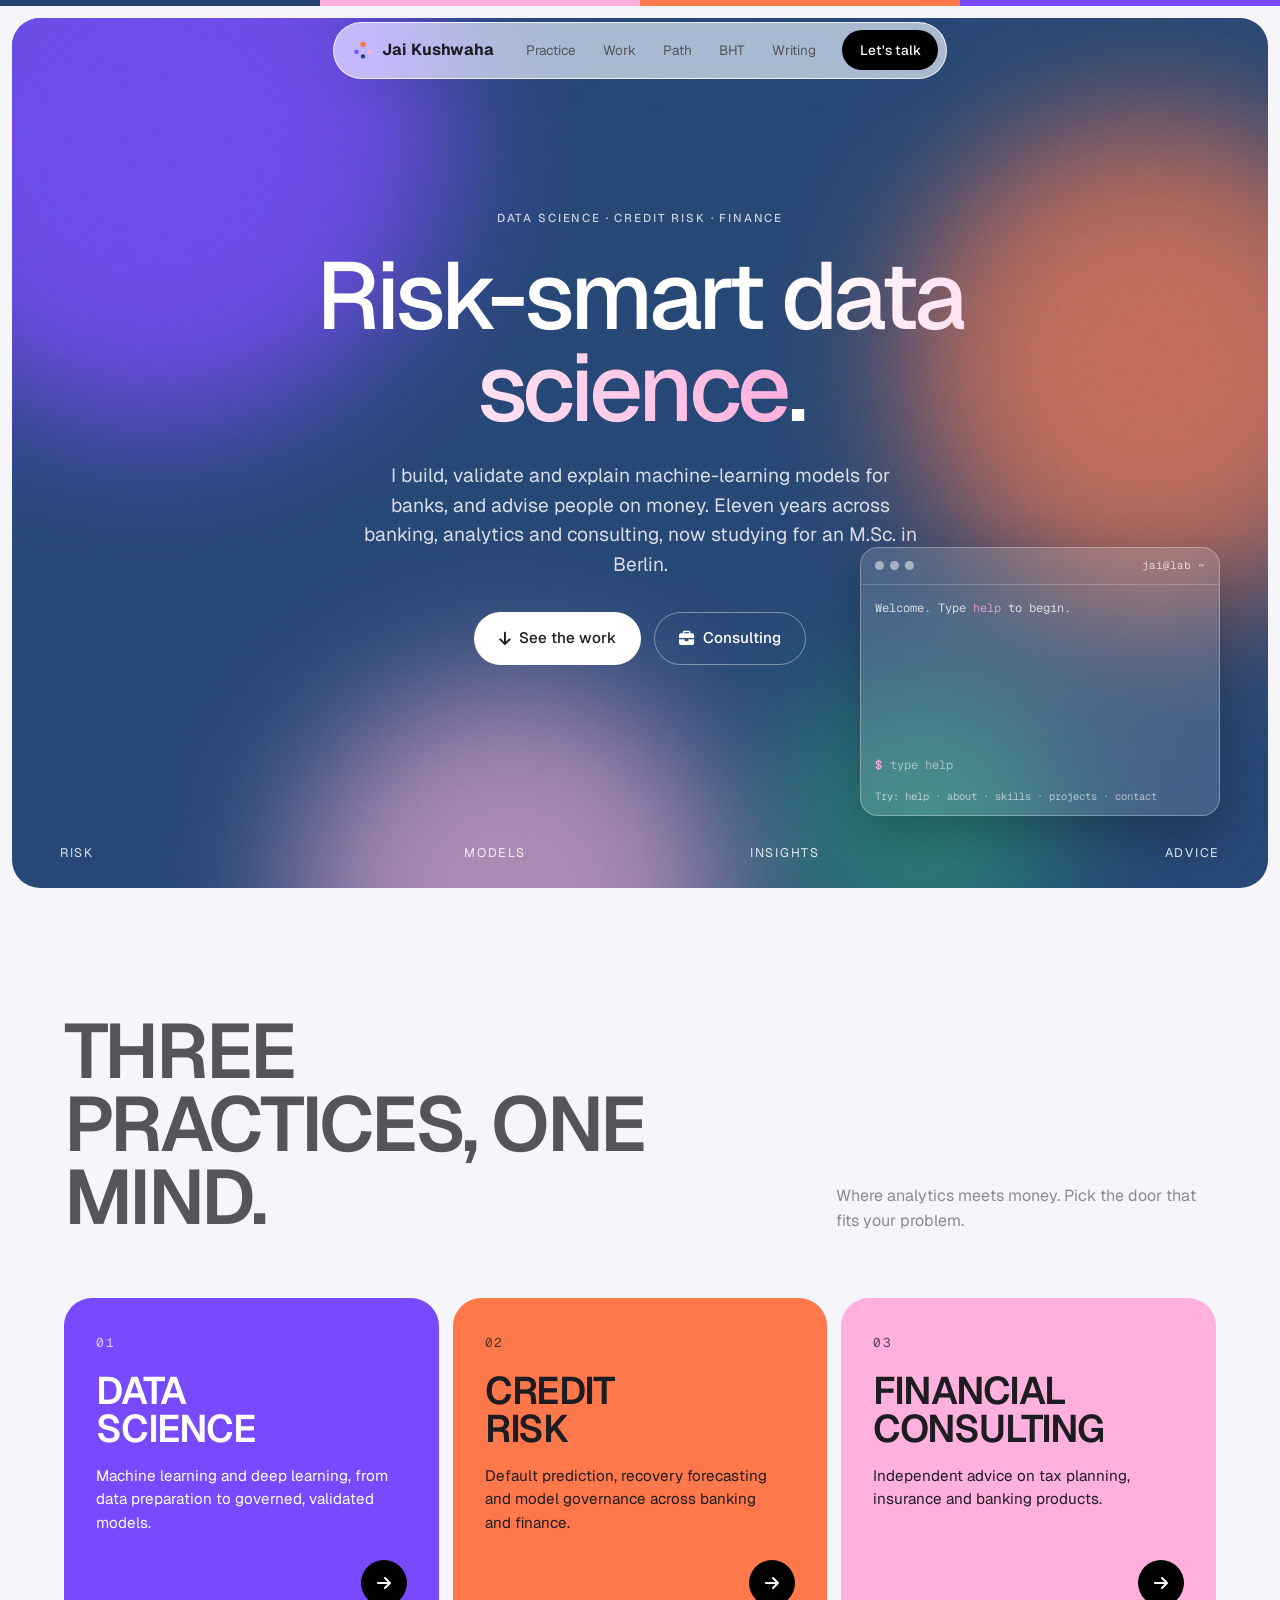
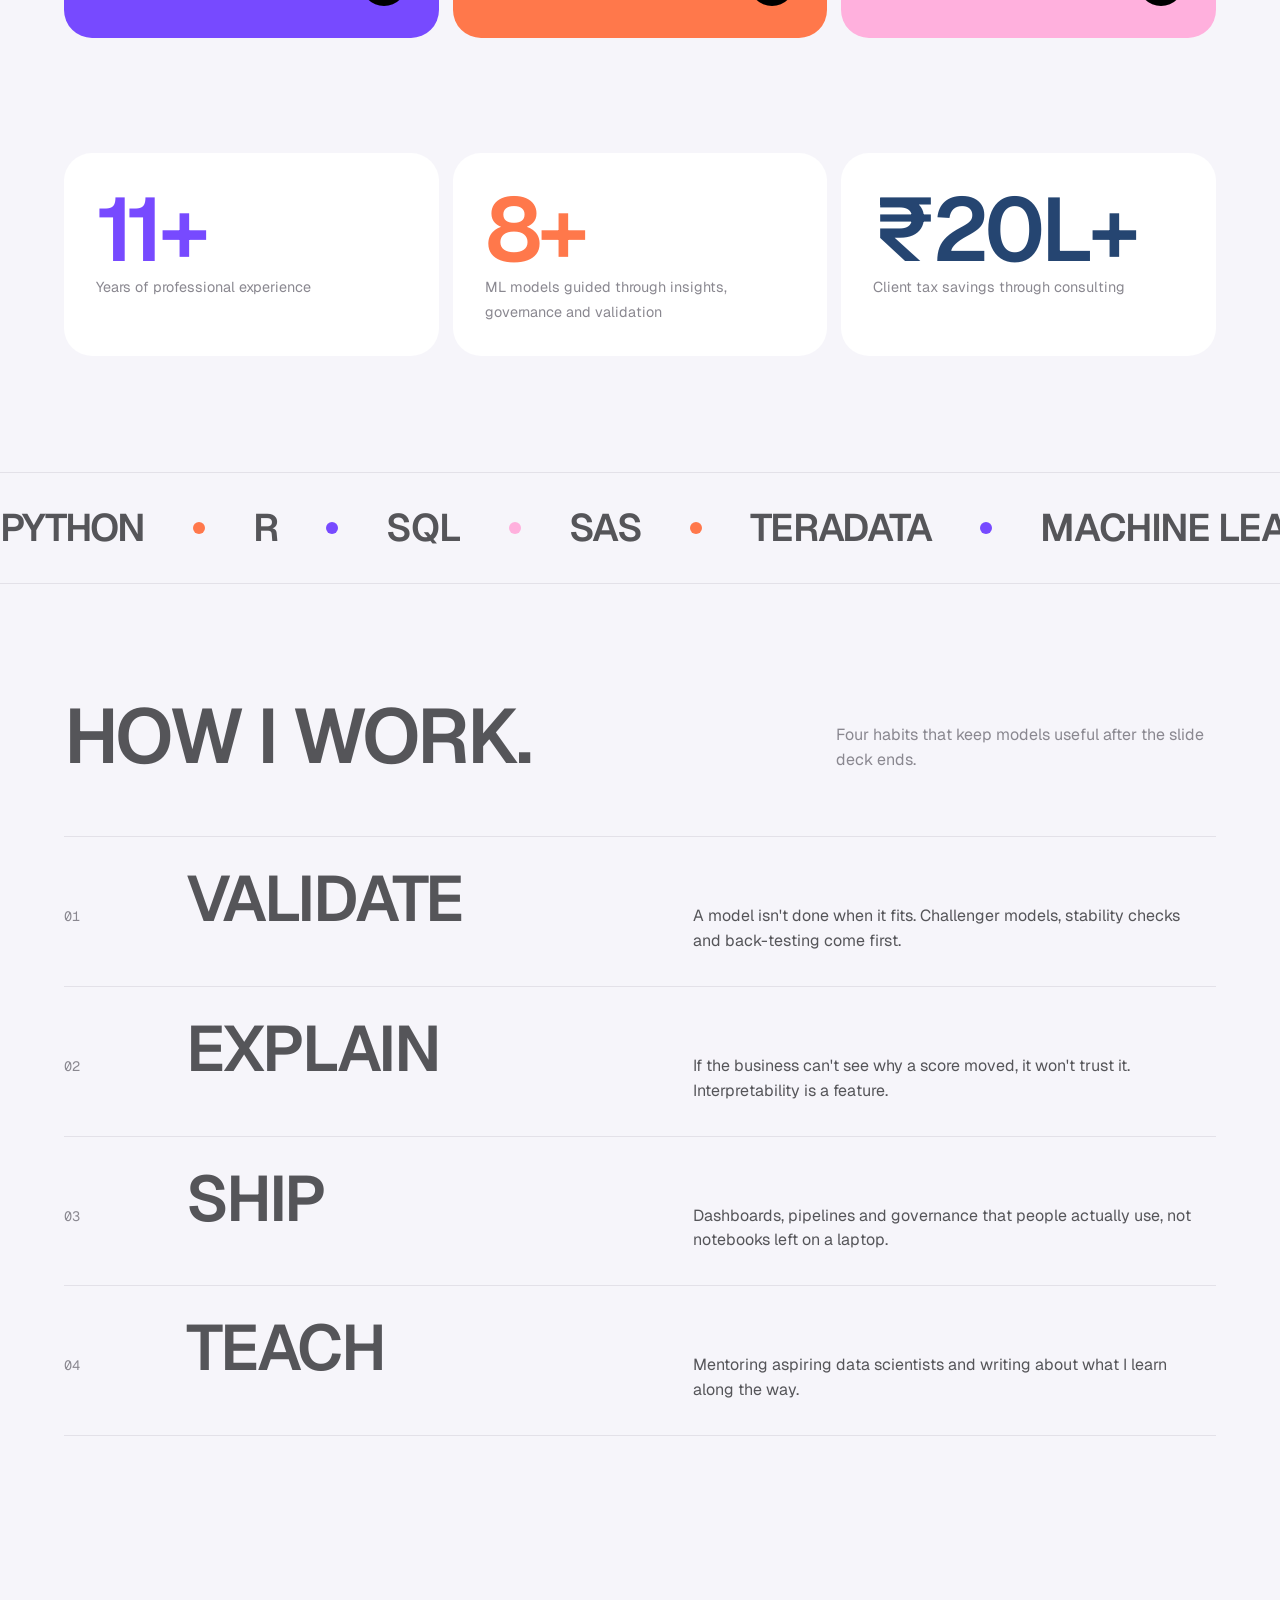
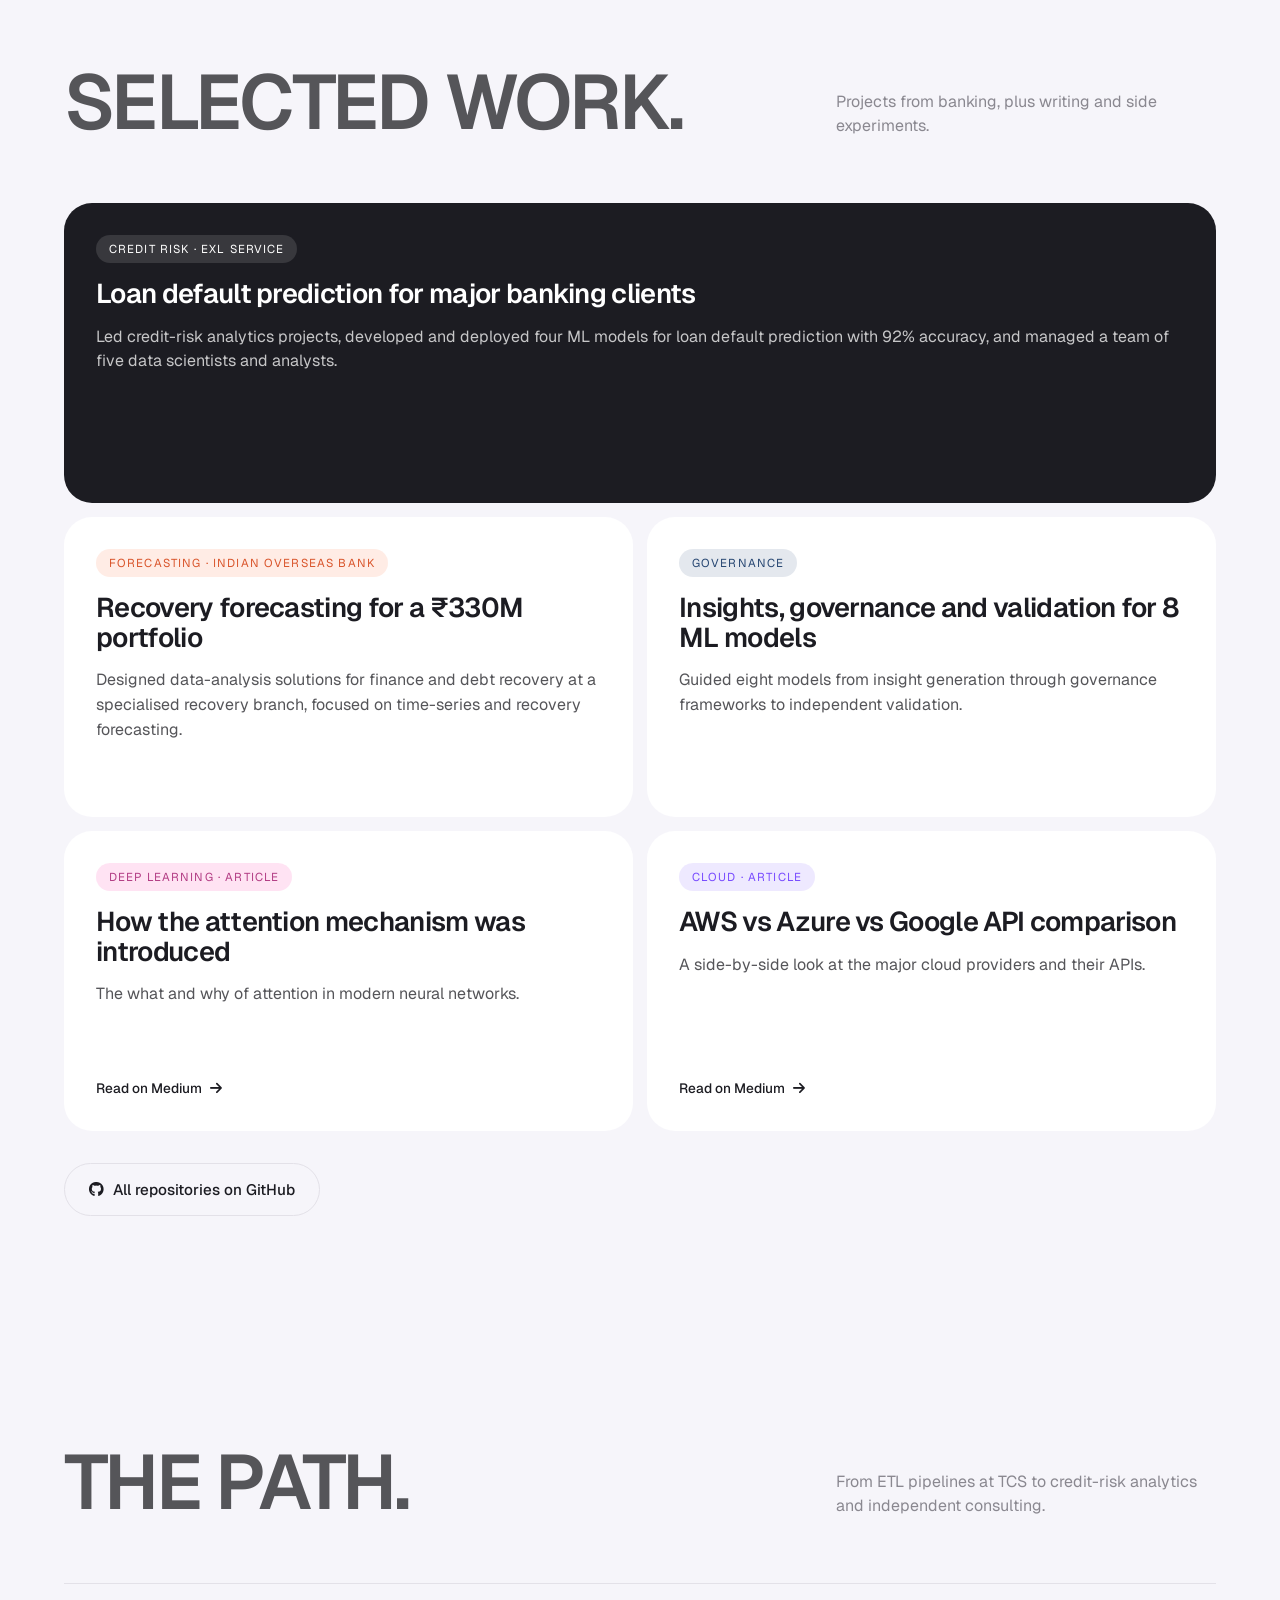
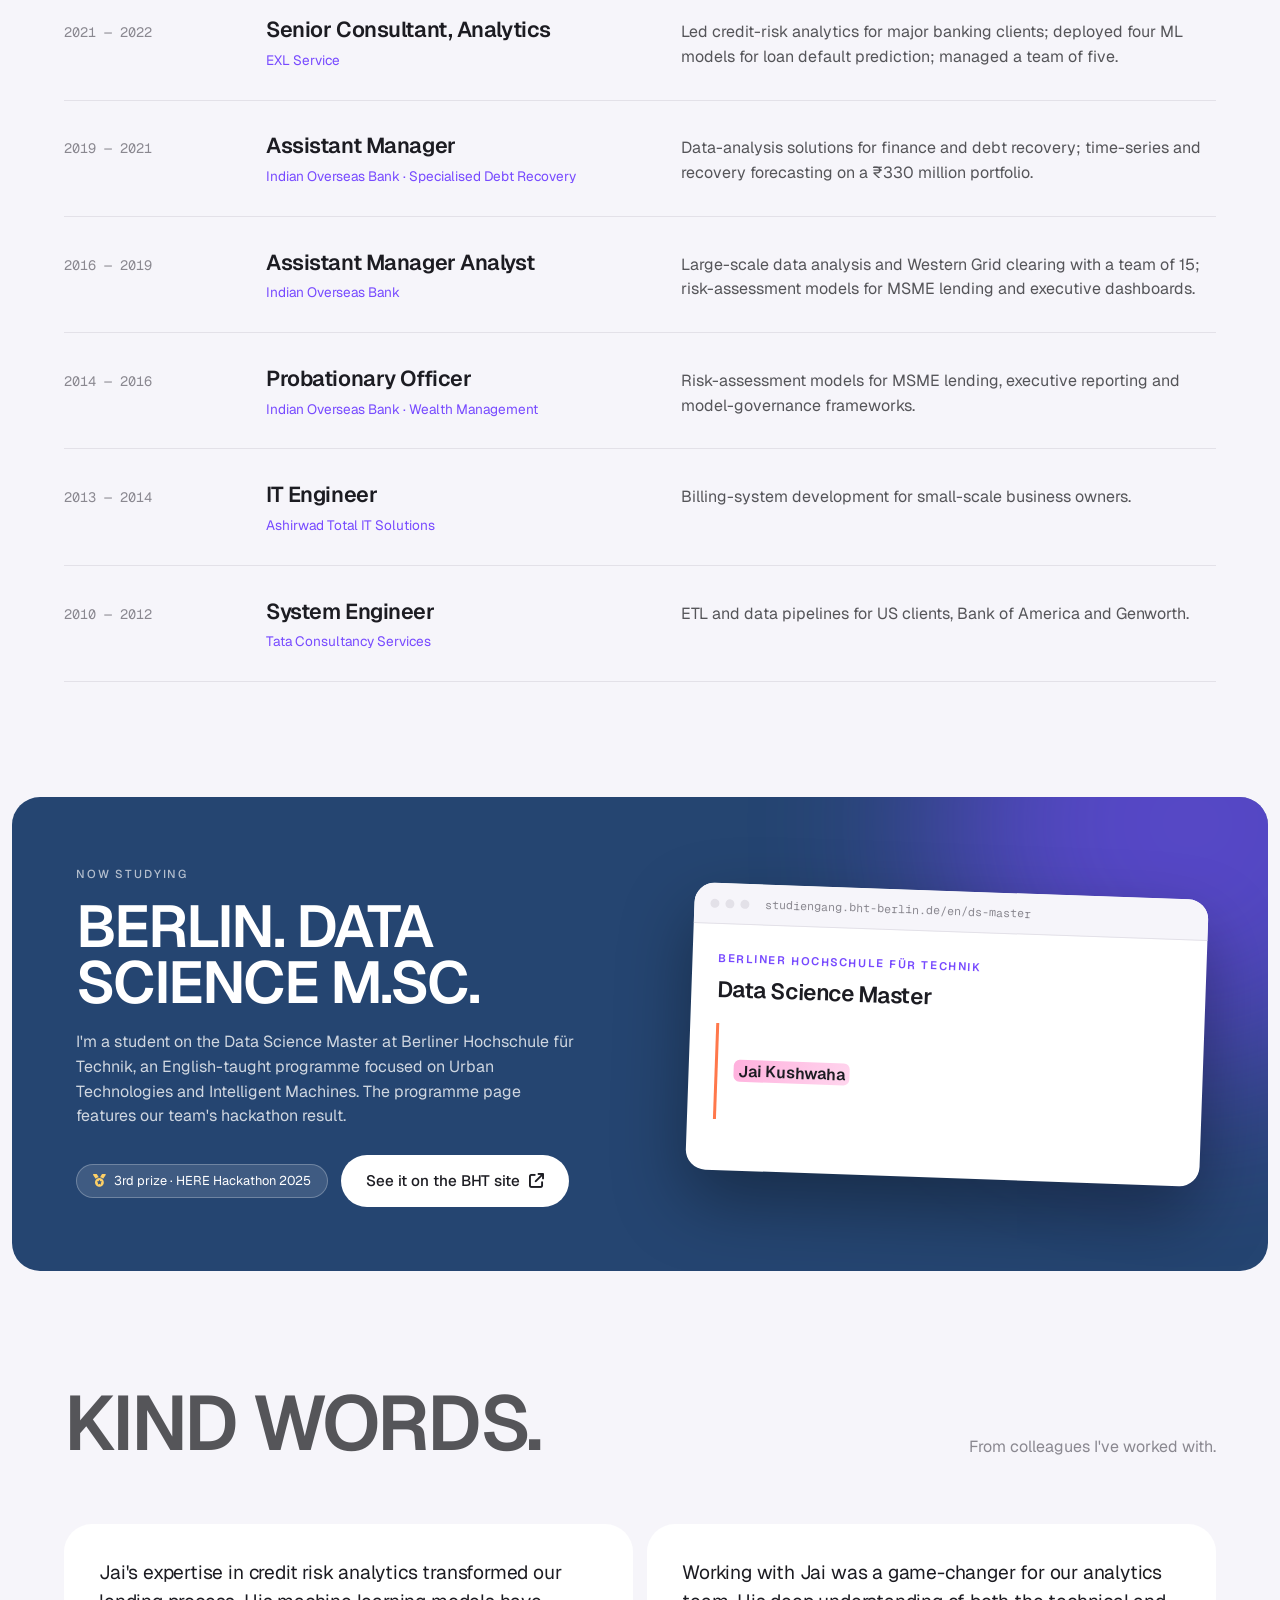
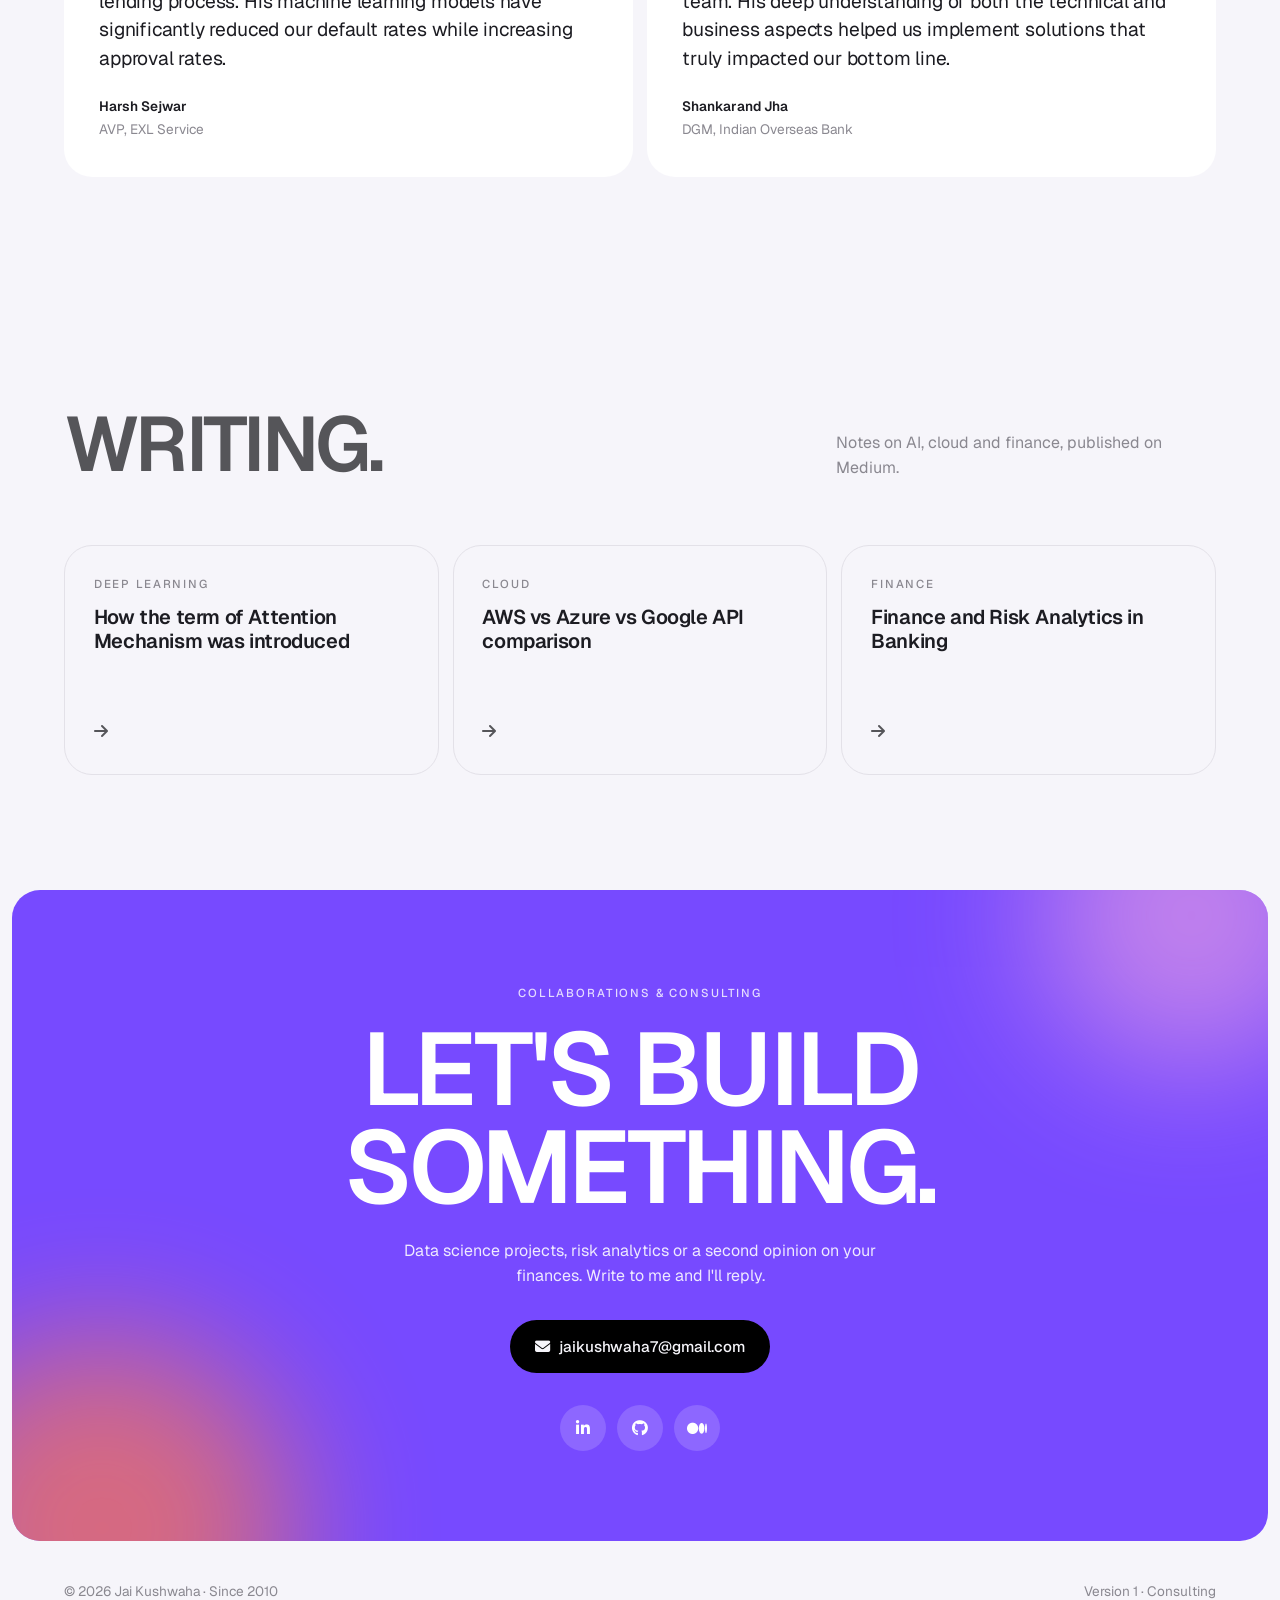
==== v2/index.html @ 56166da2 "Add Version 2 portfolio (v2/) inspired by viko.net design language Light lavender canvas, four-colou" ====
<!DOCTYPE html>
<html lang="en">
<head>
<meta charset="UTF-8">
<meta name="viewport" content="width=device-width, initial-scale=1.0">
<title>Jai Kushwaha — Data Science, Credit Risk & Finance</title>
<meta name="description" content="Jai Kushwaha: data scientist, credit-risk analyst and independent financial consultant. Version 2 of the portfolio.">
<link rel="icon" type="image/png" href="../images/avatar.png">
<link rel="preconnect" href="https://fonts.googleapis.com">
<link rel="preconnect" href="https://fonts.gstatic.com" crossorigin>
<link href="https://fonts.googleapis.com/css2?family=Geist:wght@300;400;500;600;700&family=Geist+Mono:wght@400;500&display=swap" rel="stylesheet">
<link rel="stylesheet" href="https://cdnjs.cloudflare.com/ajax/libs/font-awesome/6.5.1/css/all.min.css">
<style>
:root {
  --bg: #f6f5fa;
  --line: #e3e1e8;
  --ink: #555559;
  --ink-strong: #1c1c22;
  --muted: #8a8890;
  --card: #ffffff;
  --violet: #774aff;
  --orange: #ff784b;
  --pink: #ffb0dd;
  --navy: #254571;
  --green: #33e37a;
  --radius: 28px;
}
* { margin: 0; padding: 0; box-sizing: border-box; }
html { scroll-behavior: smooth; }
body {
  font-family: 'Geist', 'Helvetica Neue', system-ui, sans-serif;
  background: var(--bg);
  color: var(--ink);
  line-height: 1.55;
  overflow-x: hidden;
  -webkit-font-smoothing: antialiased;
}
a { color: inherit; }
.mono { font-family: 'Geist Mono', ui-monospace, Consolas, monospace; }
.eyebrow { font-size: .72rem; letter-spacing: .16em; text-transform: uppercase; color: var(--muted); font-weight: 500; }
.display {
  font-weight: 600; letter-spacing: -0.035em; line-height: .95; text-transform: uppercase; color: var(--ink);
}

/* colour strip */
.strip { position: fixed; top: 0; left: 0; right: 0; height: 6px; display: flex; z-index: 1100; }
.strip i { flex: 1; }
.strip i:nth-child(1){background:var(--navy)} .strip i:nth-child(2){background:var(--pink)}
.strip i:nth-child(3){background:var(--orange)} .strip i:nth-child(4){background:var(--violet)}

/* glass nav */
.nav {
  position: fixed; top: 22px; left: 50%; transform: translateX(-50%); z-index: 1000;
  display: flex; align-items: center; gap: .4rem;
  padding: .45rem .5rem .45rem 1.1rem;
  background: rgba(255,255,255,.62);
  backdrop-filter: blur(16px) saturate(140%); -webkit-backdrop-filter: blur(16px) saturate(140%);
  border: 1px solid rgba(255,255,255,.8);
  border-radius: 999px;
  box-shadow: 0 10px 30px rgba(37,69,113,.10);
  max-width: calc(100vw - 24px);
}
.nav .brand { font-weight: 700; color: var(--ink-strong); text-decoration: none; margin-right: .8rem; display: flex; align-items: center; gap: .5rem; white-space: nowrap; }
.nav .links { display: flex; gap: .1rem; list-style: none; }
.nav .links a { text-decoration: none; font-size: .85rem; padding: .5rem .8rem; border-radius: 999px; transition: background .25s, color .25s; }
.nav .links a:hover { background: rgba(119,74,255,.1); color: var(--violet); }
.nav .cta { background: #000; color: var(--bg); text-decoration: none; font-size: .85rem; font-weight: 500; padding: .6rem 1.1rem; border-radius: 999px; margin-left: .4rem; white-space: nowrap; transition: background .25s; }
.nav .cta:hover { background: var(--violet); }

.mark { width: 22px; height: 22px; }

/* hero */
.hero-wrap { padding: 12px; padding-top: 18px; }
.hero {
  position: relative; min-height: calc(100vh - 30px); border-radius: var(--radius); overflow: hidden;
  background: var(--navy); color: #fff;
  display: flex; flex-direction: column; justify-content: center; align-items: center; text-align: center;
  padding: 7rem 1.5rem 9rem;
  isolation: isolate;
}
.blob { position: absolute; border-radius: 50%; filter: blur(70px); opacity: .85; z-index: -1; animation: drift 16s ease-in-out infinite; }
.blob.b1 { width: 46vmax; height: 46vmax; background: var(--violet); left: -12vmax; top: -14vmax; }
.blob.b2 { width: 38vmax; height: 38vmax; background: var(--orange); right: -10vmax; top: 8vmax; animation-delay: -4s; opacity: .7; }
.blob.b3 { width: 34vmax; height: 34vmax; background: var(--pink); left: 22vw; bottom: -18vmax; animation-delay: -8s; opacity: .6; }
.blob.b4 { width: 22vmax; height: 22vmax; background: var(--green); right: 16vw; bottom: -6vmax; animation-delay: -11s; opacity: .35; }
@keyframes drift { 0%,100% { transform: translate(0,0) scale(1); } 33% { transform: translate(4vmax,3vmax) scale(1.08); } 66% { transform: translate(-3vmax,5vmax) scale(.94); } }
.grain { position: absolute; inset: 0; z-index: -1; opacity: .18; mix-blend-mode: overlay;
  background-image: url("data:image/svg+xml;utf8,<svg xmlns='http://www.w3.org/2000/svg' width='160' height='160'><filter id='n'><feTurbulence type='fractalNoise' baseFrequency='.9' numOctaves='2'/></filter><rect width='100%' height='100%' filter='url(%23n)'/></svg>"); }
.hero h1 { font-weight: 500; letter-spacing: -0.045em; line-height: .98; font-size: clamp(2.6rem, 7.4vw, 7rem); max-width: 14ch; }
.hero h1 em { font-style: normal; background: linear-gradient(90deg, #fff, var(--pink)); -webkit-background-clip: text; background-clip: text; color: transparent; }
.hero .sub { max-width: 560px; margin-top: 1.6rem; color: rgba(255,255,255,.82); font-size: clamp(1rem, 1.5vw, 1.2rem); }
.hero .actions { display: flex; gap: .8rem; margin-top: 2rem; flex-wrap: wrap; justify-content: center; }
.btn { display: inline-flex; align-items: center; gap: .55rem; text-decoration: none; font-weight: 500; font-size: .95rem; padding: .85rem 1.5rem; border-radius: 999px; transition: transform .25s, background .25s, color .25s; border: 1px solid transparent; cursor: pointer; font-family: inherit; }
.btn:hover { transform: translateY(-2px); }
.btn.dark { background: #000; color: var(--bg); } .btn.dark:hover { background: var(--violet); }
.btn.light { background: #fff; color: var(--ink-strong); } .btn.light:hover { background: var(--pink); }
.btn.ghost { border-color: rgba(255,255,255,.4); color: #fff; } .btn.ghost:hover { background: rgba(255,255,255,.14); }
.btn.outline { border-color: var(--line); color: var(--ink-strong); background: transparent; } .btn.outline:hover { border-color: var(--violet); color: var(--violet); }
.claim { position: absolute; left: 0; right: 0; bottom: 1.6rem; display: flex; justify-content: space-between; padding: 0 clamp(1rem, 4vw, 3rem); font-size: .78rem; letter-spacing: .14em; text-transform: uppercase; color: rgba(255,255,255,.85); }
.claim span { flex: 1; text-align: center; } .claim span:first-child { text-align: left; } .claim span:last-child { text-align: right; }
.since { position: absolute; bottom: 1.6rem; right: clamp(1rem, 4vw, 3rem); }

/* terminal in hero */
.term {
  position: absolute; right: clamp(1rem, 4vw, 3rem); bottom: 4.5rem; width: 360px; text-align: left;
  background: rgba(255,255,255,.14); border: 1px solid rgba(255,255,255,.3);
  backdrop-filter: blur(16px); -webkit-backdrop-filter: blur(16px);
  border-radius: 18px; box-shadow: 0 20px 50px rgba(0,0,0,.25); overflow: hidden;
  font-family: 'Geist Mono', ui-monospace, Consolas, monospace; font-size: 12px; color: #fff;
}
.term-bar { display: flex; gap: 6px; align-items: center; padding: .6rem .9rem; border-bottom: 1px solid rgba(255,255,255,.18); }
.term-bar i { width: 9px; height: 9px; border-radius: 50%; background: rgba(255,255,255,.5); display: block; }
.term-bar span { margin-left: auto; opacity: .7; font-size: 11px; }
.term-out { padding: .8rem .9rem .3rem; height: 168px; overflow-y: auto; white-space: pre-wrap; line-height: 1.7; scrollbar-width: none; }
.term-out::-webkit-scrollbar { display: none; }
.term-out .c { color: var(--pink); } .term-out .g { color: #9bf5c0; } .term-out .d { opacity: .75; }
.term-in { display: flex; align-items: center; gap: .5rem; padding: .2rem .9rem .8rem; }
.term-in b { color: var(--pink); font-weight: 500; }
.term-in input { flex: 1; background: transparent; border: 0; outline: 0; color: #fff; font: inherit; caret-color: var(--green); }
.term-in input::placeholder { color: rgba(255,255,255,.5); }
.term-hint { padding: 0 .9rem .7rem; font-size: 10.5px; opacity: .6; }

/* sections */
section { padding: clamp(4rem, 9vw, 8rem) clamp(1rem, 5vw, 4rem); max-width: 1320px; margin: 0 auto; }
.sec-head { display: flex; justify-content: space-between; align-items: end; gap: 2rem; flex-wrap: wrap; margin-bottom: clamp(2rem, 5vw, 4rem); }
.sec-head h2 { font-size: clamp(2.2rem, 6vw, 5rem); max-width: 12ch; }
.sec-head p { max-width: 380px; color: var(--muted); }

/* ecosystem cards */
.eco { display: grid; grid-template-columns: repeat(3, 1fr); gap: 14px; }
.eco-card { border-radius: var(--radius); padding: 2rem; min-height: 340px; display: flex; flex-direction: column; justify-content: space-between; text-decoration: none; transition: transform .35s cubic-bezier(.2,.7,.2,1); position: relative; overflow: hidden; }
.eco-card:hover { transform: translateY(-6px) rotate(-.4deg); }
.eco-card h3 { font-size: clamp(1.8rem, 3vw, 2.6rem); letter-spacing: -.03em; line-height: 1; font-weight: 600; text-transform: uppercase; }
.eco-card p { max-width: 30ch; font-size: .95rem; margin-top: 1rem; }
.eco-card .arrow { align-self: flex-end; width: 46px; height: 46px; border-radius: 50%; background: #000; color: #fff; display: grid; place-items: center; transition: transform .3s, background .3s; }
.eco-card:hover .arrow { transform: rotate(-45deg); background: var(--ink-strong); }
.eco-card.v { background: var(--violet); color: #fff; } .eco-card.o { background: var(--orange); color: #1c1c22; } .eco-card.p { background: var(--pink); color: #1c1c22; }
.eco-card .num { font-size: .8rem; letter-spacing: .14em; opacity: .75; }

/* principles */
.principles { border-top: 1px solid var(--line); }
.principle { display: grid; grid-template-columns: 90px 1fr 1.1fr; gap: 2rem; align-items: baseline; padding: 2rem 0; border-bottom: 1px solid var(--line); transition: padding .3s; }
.principle:hover { padding-left: 1rem; }
.principle .n { color: var(--muted); font-size: .85rem; }
.principle h3 { font-size: clamp(2rem, 5vw, 4rem); }
.principle:nth-child(1):hover h3 { color: var(--violet); } .principle:nth-child(2):hover h3 { color: var(--orange); }
.principle:nth-child(3):hover h3 { color: var(--navy); } .principle:nth-child(4):hover h3 { color: #e0559f; }
.principle p { max-width: 46ch; }

/* stats */
.stats { display: grid; grid-template-columns: repeat(3, 1fr); gap: 14px; }
.stat { background: var(--card); border-radius: var(--radius); padding: 2rem; }
.stat b { display: block; font-size: clamp(3rem, 7vw, 6rem); letter-spacing: -.05em; line-height: 1; font-weight: 600; color: var(--ink-strong); }
.stat:nth-child(1) b { color: var(--violet); } .stat:nth-child(2) b { color: var(--orange); } .stat:nth-child(3) b { color: var(--navy); }
.stat span { color: var(--muted); font-size: .9rem; }

/* work */
.work { display: grid; grid-template-columns: repeat(2, 1fr); gap: 14px; }
.work-card { background: var(--card); border-radius: var(--radius); padding: 2rem; display: flex; flex-direction: column; gap: 1rem; min-height: 300px; transition: box-shadow .3s, transform .3s; text-decoration: none; position: relative; }
.work-card:hover { transform: translateY(-4px); box-shadow: 0 24px 50px rgba(37,69,113,.12); }
.work-card .tag { display: inline-block; align-self: flex-start; font-size: .72rem; letter-spacing: .1em; text-transform: uppercase; padding: .3rem .8rem; border-radius: 999px; }
.work-card:nth-child(4n+1) .tag { background: rgba(119,74,255,.12); color: var(--violet); }
.work-card:nth-child(4n+2) .tag { background: rgba(255,120,75,.14); color: #d9542a; }
.work-card:nth-child(4n+3) .tag { background: rgba(37,69,113,.12); color: var(--navy); }
.work-card:nth-child(4n+4) .tag { background: rgba(255,176,221,.35); color: #b23b83; }
.work-card h3 { font-size: 1.7rem; letter-spacing: -.025em; line-height: 1.1; color: var(--ink-strong); font-weight: 600; }
.work-card p { flex: 1; }
.work-card .more { font-size: .85rem; font-weight: 500; color: var(--ink-strong); display: inline-flex; gap: .5rem; align-items: center; }
.work-card:hover .more { color: var(--violet); }
.work-card.wide { grid-column: span 2; background: var(--ink-strong); color: rgba(255,255,255,.75); }
.work-card.wide h3 { color: #fff; } .work-card.wide .more { color: #fff; } .work-card.wide .tag { background: rgba(255,255,255,.12); color: #fff; }

/* experience */
.xp-row { display: grid; grid-template-columns: 170px 1fr 1.4fr; gap: 2rem; padding: 1.8rem 0; border-top: 1px solid var(--line); align-items: baseline; transition: background .3s, padding .3s; }
.xp-row:last-child { border-bottom: 1px solid var(--line); }
.xp-row:hover { background: rgba(119,74,255,.05); padding-left: 1rem; padding-right: 1rem; border-radius: 16px; }
.xp-row .when { color: var(--muted); font-size: .85rem; }
.xp-row h3 { font-size: 1.35rem; color: var(--ink-strong); letter-spacing: -.02em; font-weight: 600; }
.xp-row h3 small { display: block; font-size: .85rem; font-weight: 400; color: var(--violet); margin-top: .2rem; letter-spacing: 0; }

/* marquee */
.marquee { overflow: hidden; border-block: 1px solid var(--line); padding: 1.6rem 0; margin: 0 -100vw; padding-inline: 100vw; }
.track { display: flex; gap: 3rem; width: max-content; animation: slide 32s linear infinite; }
.track span { font-size: clamp(1.6rem, 3vw, 2.6rem); font-weight: 600; letter-spacing: -.03em; text-transform: uppercase; color: var(--ink); white-space: nowrap; display: flex; align-items: center; gap: 3rem; }
.track span::after { content: ''; width: 12px; height: 12px; border-radius: 50%; background: var(--orange); }
.track span:nth-child(3n+2)::after { background: var(--violet); } .track span:nth-child(3n)::after { background: var(--pink); }
@keyframes slide { to { transform: translateX(-50%); } }
.marquee-wrap { overflow: hidden; }

/* bht spotlight */
.bht { background: var(--navy); color: #fff; border-radius: var(--radius); max-width: 1320px; margin: 0 auto; padding: clamp(2rem, 5vw, 4.5rem); display: grid; grid-template-columns: 1.1fr 1fr; gap: 3rem; align-items: center; position: relative; overflow: hidden; }
.bht::before { content: ''; position: absolute; width: 40vmax; height: 40vmax; right: -14vmax; top: -18vmax; background: var(--violet); filter: blur(90px); opacity: .6; border-radius: 50%; }
.bht > * { position: relative; }
.bht h2 { font-size: clamp(2rem, 4.6vw, 4rem); color: #fff; margin: .8rem 0 1.2rem; }
.bht p { color: rgba(255,255,255,.78); max-width: 46ch; margin-bottom: 1.6rem; }
.medal { display: inline-flex; gap: .5rem; align-items: center; background: rgba(255,255,255,.12); border: 1px solid rgba(255,255,255,.25); border-radius: 999px; padding: .4rem 1rem; font-size: .8rem; }
.medal i { color: #ffd166; }
.paper { background: #fff; color: var(--ink); border-radius: 20px; overflow: hidden; box-shadow: 0 30px 70px rgba(0,0,0,.35); transform: rotate(2deg); transition: transform .5s; }
.paper:hover { transform: rotate(0); }
.paper .bar { display: flex; gap: 6px; align-items: center; padding: .7rem 1rem; background: var(--bg); border-bottom: 1px solid var(--line); }
.paper .bar i { width: 9px; height: 9px; border-radius: 50%; background: var(--line); display: block; }
.paper .bar span { margin-left: .6rem; font-size: .72rem; color: var(--muted); }
.paper .body { padding: 1.6rem; }
.paper .uni { font-size: .7rem; letter-spacing: .14em; text-transform: uppercase; color: var(--violet); font-weight: 600; }
.paper h4 { font-size: 1.4rem; color: var(--ink-strong); letter-spacing: -.02em; margin: .3rem 0 1rem; font-weight: 600; }
.paper .news { border-left: 3px solid var(--orange); padding-left: 1rem; line-height: 2; }
.hl { position: relative; white-space: nowrap; color: var(--ink-strong); font-weight: 600; padding: .05em .3em; border-radius: 6px; background: linear-gradient(120deg, var(--pink), #ffd6ee) no-repeat left center; background-size: 0% 100%; transition: background-size 1s cubic-bezier(.2,.7,.2,1) .5s; }
.in .hl, .no-io .hl { background-size: 100% 100%; }

/* voices + writing */
.voices { display: grid; grid-template-columns: repeat(2, 1fr); gap: 14px; }
.voice { background: var(--card); border-radius: var(--radius); padding: 2.2rem; }
.voice q { display: block; quotes: none; font-size: 1.2rem; line-height: 1.5; color: var(--ink-strong); letter-spacing: -.01em; margin-bottom: 1.4rem; }
.voice cite { font-style: normal; font-size: .85rem; color: var(--muted); }
.voice cite b { color: var(--ink-strong); display: block; font-weight: 600; }
.posts { display: grid; grid-template-columns: repeat(3, 1fr); gap: 14px; }
.post { border: 1px solid var(--line); border-radius: var(--radius); padding: 1.8rem; text-decoration: none; display: flex; flex-direction: column; gap: .8rem; min-height: 230px; transition: border-color .3s, background .3s; }
.post:hover { border-color: var(--violet); background: #fff; }
.post h3 { font-size: 1.25rem; letter-spacing: -.02em; line-height: 1.2; color: var(--ink-strong); font-weight: 600; flex: 1; }

/* contact */
.contact { background: var(--violet); color: #fff; border-radius: var(--radius); max-width: 1320px; margin: 0 auto; padding: clamp(2.5rem, 7vw, 6rem) clamp(1.5rem, 5vw, 4rem); text-align: center; position: relative; overflow: hidden; }
.contact::before, .contact::after { content: ''; position: absolute; border-radius: 50%; filter: blur(70px); }
.contact::before { width: 30vmax; height: 30vmax; left: -8vmax; bottom: -14vmax; background: var(--orange); opacity: .7; }
.contact::after { width: 24vmax; height: 24vmax; right: -6vmax; top: -10vmax; background: var(--pink); opacity: .55; }
.contact > * { position: relative; z-index: 1; }
.contact h2 { font-size: clamp(2.6rem, 8vw, 7rem); color: #fff; margin-bottom: 1.5rem; }
.contact p { max-width: 520px; margin: 0 auto 2rem; color: rgba(255,255,255,.88); }
.socials { display: flex; justify-content: center; gap: .7rem; margin-top: 2rem; }
.socials a { width: 46px; height: 46px; border-radius: 50%; display: grid; place-items: center; background: rgba(255,255,255,.16); color: #fff; text-decoration: none; transition: background .3s, transform .3s; }
.socials a:hover { background: #fff; color: var(--violet); transform: translateY(-3px); }
footer { max-width: 1320px; margin: 0 auto; padding: 2.5rem clamp(1rem, 5vw, 4rem) 3rem; display: flex; justify-content: space-between; gap: 1rem; flex-wrap: wrap; font-size: .85rem; color: var(--muted); }
footer a { text-decoration: none; } footer a:hover { color: var(--violet); }

/* reveal */
.js .rv { opacity: 0; transform: translateY(28px); transition: opacity .8s ease, transform .8s cubic-bezier(.2,.7,.2,1); }
.js .rv.in, .js.no-io .rv { opacity: 1; transform: none; }

@media (max-width: 1000px) {
  .eco, .stats, .posts { grid-template-columns: 1fr; }
  .work, .voices, .bht { grid-template-columns: 1fr; }
  .work-card.wide { grid-column: auto; }
  .principle { grid-template-columns: 1fr; gap: .6rem; }
  .xp-row { grid-template-columns: 1fr; gap: .4rem; }
  .term { position: relative; right: auto; bottom: auto; margin-top: 2.5rem; width: min(100%, 420px); }
  .hero { padding-bottom: 7rem; }
  .nav .links { display: none; }
}
@media (prefers-reduced-motion: reduce) { .blob, .track { animation: none; } .js .rv { opacity: 1; transform: none; transition: none; } }
</style>
</head>
<body>
<script>document.documentElement.classList.add('js');</script>
<div class="strip"><i></i><i></i><i></i><i></i></div>

<nav class="nav" aria-label="Main">
  <a href="#top" class="brand">
    <svg class="mark" viewBox="0 0 24 24" aria-hidden="true"><circle cx="12" cy="6" r="3" fill="#ff784b"/><circle cx="5" cy="14" r="2.4" fill="#774aff"/><circle cx="19" cy="14" r="2.4" fill="#ffb0dd"/><circle cx="12" cy="19" r="2.4" fill="#254571"/></svg>
    Jai Kushwaha
  </a>
  <ul class="links">
    <li><a href="#practice">Practice</a></li>
    <li><a href="#work">Work</a></li>
    <li><a href="#path">Path</a></li>
    <li><a href="#bht">BHT</a></li>
    <li><a href="#writing">Writing</a></li>
  </ul>
  <a href="#contact" class="cta">Let's talk</a>
</nav>

<div class="hero-wrap" id="top">
  <header class="hero">
    <div class="blob b1"></div><div class="blob b2"></div><div class="blob b3"></div><div class="blob b4"></div>
    <div class="grain"></div>
    <span class="eyebrow" style="color:rgba(255,255,255,.75); margin-bottom:1.4rem;">Data science · Credit risk · Finance</span>
    <h1>Risk-smart <em>data science</em>.</h1>
    <p class="sub">I build, validate and explain machine-learning models for banks, and advise people on money. Eleven years across banking, analytics and consulting, now studying for an M.Sc. in Berlin.</p>
    <div class="actions">
      <a class="btn light" href="#work"><i class="fas fa-arrow-down"></i> See the work</a>
      <a class="btn ghost" href="../consulting.html"><i class="fas fa-briefcase"></i> Consulting</a>
    </div>

    <div class="term" id="term">
      <div class="term-bar"><i></i><i></i><i></i><span>jai@lab ~ </span></div>
      <div class="term-out" id="termOut" aria-live="polite"></div>
      <div class="term-in"><b>$</b><input id="termIn" type="text" placeholder="type help" autocomplete="off" spellcheck="false" aria-label="Terminal command"></div>
      <div class="term-hint">Try: help · about · skills · projects · contact</div>
    </div>

    <div class="claim"><span>Risk</span><span>Models</span><span>Insights</span><span>Advice</span></div>
  </header>
</div>

<main>
<section id="practice">
  <div class="sec-head rv">
    <h2 class="display">Three practices, one mind.</h2>
    <p>Where analytics meets money. Pick the door that fits your problem.</p>
  </div>
  <div class="eco">
    <a class="eco-card v rv" href="#work">
      <div><span class="num mono">01</span><h3 style="margin-top:1rem">Data<br>Science</h3><p>Machine learning and deep learning, from data preparation to governed, validated models.</p></div>
      <span class="arrow"><i class="fas fa-arrow-right"></i></span>
    </a>
    <a class="eco-card o rv" href="#path">
      <div><span class="num mono">02</span><h3 style="margin-top:1rem">Credit<br>Risk</h3><p>Default prediction, recovery forecasting and model governance across banking and finance.</p></div>
      <span class="arrow"><i class="fas fa-arrow-right"></i></span>
    </a>
    <a class="eco-card p rv" href="../consulting.html">
      <div><span class="num mono">03</span><h3 style="margin-top:1rem">Financial<br>Consulting</h3><p>Independent advice on tax planning, insurance and banking products.</p></div>
      <span class="arrow"><i class="fas fa-arrow-right"></i></span>
    </a>
  </div>
</section>

<section style="padding-top:0">
  <div class="stats">
    <div class="stat rv"><b data-count="11" data-suffix="+">11+</b><span>Years of professional experience</span></div>
    <div class="stat rv"><b data-count="8" data-suffix="+">8+</b><span>ML models guided through insights, governance and validation</span></div>
    <div class="stat rv"><b>₹20L+</b><span>Client tax savings through consulting</span></div>
  </div>
</section>

<div class="marquee-wrap"><div class="marquee"><div class="track" aria-hidden="true">
  <span>Python</span><span>R</span><span>SQL</span><span>SAS</span><span>Teradata</span><span>Machine Learning</span><span>Deep Learning</span><span>AWS</span><span>Credit Risk</span><span>Tableau</span>
  <span>Python</span><span>R</span><span>SQL</span><span>SAS</span><span>Teradata</span><span>Machine Learning</span><span>Deep Learning</span><span>AWS</span><span>Credit Risk</span><span>Tableau</span>
</div></div></div>

<section class="principles-sec" id="how">
  <div class="sec-head rv">
    <h2 class="display">How I work.</h2>
    <p>Four habits that keep models useful after the slide deck ends.</p>
  </div>
  <div class="principles">
    <div class="principle rv"><span class="n mono">01</span><h3 class="display">Validate</h3><p>A model isn't done when it fits. Challenger models, stability checks and back-testing come first.</p></div>
    <div class="principle rv"><span class="n mono">02</span><h3 class="display">Explain</h3><p>If the business can't see why a score moved, it won't trust it. Interpretability is a feature.</p></div>
    <div class="principle rv"><span class="n mono">03</span><h3 class="display">Ship</h3><p>Dashboards, pipelines and governance that people actually use, not notebooks left on a laptop.</p></div>
    <div class="principle rv"><span class="n mono">04</span><h3 class="display">Teach</h3><p>Mentoring aspiring data scientists and writing about what I learn along the way.</p></div>
  </div>
</section>

<section id="work">
  <div class="sec-head rv">
    <h2 class="display">Selected work.</h2>
    <p>Projects from banking, plus writing and side experiments.</p>
  </div>
  <div class="work">
    <div class="work-card wide rv">
      <span class="tag">Credit risk · EXL Service</span>
      <h3>Loan default prediction for major banking clients</h3>
      <p>Led credit-risk analytics projects, developed and deployed four ML models for loan default prediction with 92% accuracy, and managed a team of five data scientists and analysts.</p>
    </div>
    <div class="work-card rv">
      <span class="tag">Forecasting · Indian Overseas Bank</span>
      <h3>Recovery forecasting for a ₹330M portfolio</h3>
      <p>Designed data-analysis solutions for finance and debt recovery at a specialised recovery branch, focused on time-series and recovery forecasting.</p>
    </div>
    <div class="work-card rv">
      <span class="tag">Governance</span>
      <h3>Insights, governance and validation for 8 ML models</h3>
      <p>Guided eight models from insight generation through governance frameworks to independent validation.</p>
    </div>
    <a class="work-card rv" href="https://jaikushwaha7.medium.com/how-the-term-of-attention-mechanism-was-introduced-and-what-and-why-of-attention-mechanism-90d148625360" target="_blank" rel="noopener">
      <span class="tag">Deep learning · Article</span>
      <h3>How the attention mechanism was introduced</h3>
      <p>The what and why of attention in modern neural networks.</p>
      <span class="more">Read on Medium <i class="fas fa-arrow-right"></i></span>
    </a>
    <a class="work-card rv" href="https://jaikushwaha7.medium.com/aws-vs-azure-vs-google-api-comparison-77a0ffe4e3ba" target="_blank" rel="noopener">
      <span class="tag">Cloud · Article</span>
      <h3>AWS vs Azure vs Google API comparison</h3>
      <p>A side-by-side look at the major cloud providers and their APIs.</p>
      <span class="more">Read on Medium <i class="fas fa-arrow-right"></i></span>
    </a>
  </div>
  <p class="rv" style="margin-top:2rem"><a class="btn outline" href="https://github.com/jaikushwaha7?tab=repositories" target="_blank" rel="noopener"><i class="fab fa-github"></i> All repositories on GitHub</a></p>
</section>

<section id="path">
  <div class="sec-head rv">
    <h2 class="display">The path.</h2>
    <p>From ETL pipelines at TCS to credit-risk analytics and independent consulting.</p>
  </div>
  <div>
    <div class="xp-row rv"><span class="when mono">2021 — 2022</span><h3>Senior Consultant, Analytics<small>EXL Service</small></h3><p>Led credit-risk analytics for major banking clients; deployed four ML models for loan default prediction; managed a team of five.</p></div>
    <div class="xp-row rv"><span class="when mono">2019 — 2021</span><h3>Assistant Manager<small>Indian Overseas Bank · Specialised Debt Recovery</small></h3><p>Data-analysis solutions for finance and debt recovery; time-series and recovery forecasting on a ₹330 million portfolio.</p></div>
    <div class="xp-row rv"><span class="when mono">2016 — 2019</span><h3>Assistant Manager Analyst<small>Indian Overseas Bank</small></h3><p>Large-scale data analysis and Western Grid clearing with a team of 15; risk-assessment models for MSME lending and executive dashboards.</p></div>
    <div class="xp-row rv"><span class="when mono">2014 — 2016</span><h3>Probationary Officer<small>Indian Overseas Bank · Wealth Management</small></h3><p>Risk-assessment models for MSME lending, executive reporting and model-governance frameworks.</p></div>
    <div class="xp-row rv"><span class="when mono">2013 — 2014</span><h3>IT Engineer<small>Ashirwad Total IT Solutions</small></h3><p>Billing-system development for small-scale business owners.</p></div>
    <div class="xp-row rv"><span class="when mono">2010 — 2012</span><h3>System Engineer<small>Tata Consultancy Services</small></h3><p>ETL and data pipelines for US clients, Bank of America and Genworth.</p></div>
  </div>
</section>

<div id="bht" style="padding:0 12px">
  <div class="bht rv" id="bhtCard">
    <div>
      <span class="eyebrow" style="color:rgba(255,255,255,.65)">Now studying</span>
      <h2 class="display">Berlin. Data Science M.Sc.</h2>
      <p>I'm a student on the Data Science Master at Berliner Hochschule für Technik, an English-taught programme focused on Urban Technologies and Intelligent Machines. The programme page features our team's hackathon result.</p>
      <div style="display:flex; gap:.8rem; flex-wrap:wrap; align-items:center">
        <span class="medal"><i class="fas fa-medal"></i> 3rd prize · HERE Hackathon 2025</span>
        <a class="btn light" href="https://studiengang.bht-berlin.de/en/ds-master" target="_blank" rel="noopener">See it on the BHT site <i class="fas fa-arrow-up-right-from-square"></i></a>
      </div>
    </div>
    <div class="paper">
      <div class="bar"><i></i><i></i><i></i><span class="mono">studiengang.bht-berlin.de/en/ds-master</span></div>
      <div class="body">
        <div class="uni">Berliner Hochschule für Technik</div>
        <h4>Data Science Master</h4>
        <p class="news">A team of four BHT Data Science students, including <span class="hl">Jai Kushwaha</span>, won 3rd prize at the HERE Hackathon 2025.</p>
      </div>
    </div>
  </div>
</div>

<section id="voices">
  <div class="sec-head rv">
    <h2 class="display">Kind words.</h2>
    <p>From colleagues I've worked with.</p>
  </div>
  <div class="voices">
    <div class="voice rv"><q>Jai's expertise in credit risk analytics transformed our lending process. His machine learning models have significantly reduced our default rates while increasing approval rates.</q><cite><b>Harsh Sejwar</b>AVP, EXL Service</cite></div>
    <div class="voice rv"><q>Working with Jai was a game-changer for our analytics team. His deep understanding of both the technical and business aspects helped us implement solutions that truly impacted our bottom line.</q><cite><b>Shankarand Jha</b>DGM, Indian Overseas Bank</cite></div>
  </div>
</section>

<section id="writing">
  <div class="sec-head rv">
    <h2 class="display">Writing.</h2>
    <p>Notes on AI, cloud and finance, published on Medium.</p>
  </div>
  <div class="posts">
    <a class="post rv" href="https://jaikushwaha7.medium.com/how-the-term-of-attention-mechanism-was-introduced-and-what-and-why-of-attention-mechanism-90d148625360" target="_blank" rel="noopener"><span class="eyebrow">Deep learning</span><h3>How the term of Attention Mechanism was introduced</h3><span class="more"><i class="fas fa-arrow-right"></i></span></a>
    <a class="post rv" href="https://jaikushwaha7.medium.com/aws-vs-azure-vs-google-api-comparison-77a0ffe4e3ba" target="_blank" rel="noopener"><span class="eyebrow">Cloud</span><h3>AWS vs Azure vs Google API comparison</h3><span class="more"><i class="fas fa-arrow-right"></i></span></a>
    <a class="post rv" href="https://jaikushwaha7.medium.com/finance-and-risk-analytics-in-banking-e18a7f65b992" target="_blank" rel="noopener"><span class="eyebrow">Finance</span><h3>Finance and Risk Analytics in Banking</h3><span class="more"><i class="fas fa-arrow-right"></i></span></a>
  </div>
</section>

<div id="contact" style="padding:0 12px">
  <div class="contact rv">
    <span class="eyebrow" style="color:rgba(255,255,255,.8)">Collaborations &amp; consulting</span>
    <h2 class="display" style="margin-top:1rem">Let's build something.</h2>
    <p>Data science projects, risk analytics or a second opinion on your finances. Write to me and I'll reply.</p>
    <a class="btn dark" href="mailto:jaikushwaha7@gmail.com"><i class="fas fa-envelope"></i> jaikushwaha7@gmail.com</a>
    <div class="socials">
      <a href="https://www.linkedin.com/in/jai-kushwaha/" target="_blank" rel="noopener" aria-label="LinkedIn"><i class="fab fa-linkedin-in"></i></a>
      <a href="https://github.com/jaikushwaha7" target="_blank" rel="noopener" aria-label="GitHub"><i class="fab fa-github"></i></a>
      <a href="https://jaikushwaha7.medium.com/" target="_blank" rel="noopener" aria-label="Medium"><i class="fab fa-medium-m"></i></a>
    </div>
  </div>
</div>
</main>

<footer>
  <span>&copy; <span id="yr"></span> Jai Kushwaha · Since 2010</span>
  <span><a href="../index.html">Version 1</a> · <a href="../consulting.html">Consulting</a></span>
</footer>

<script>
document.getElementById('yr').textContent = new Date().getFullYear();

// reveal on scroll (content stays visible if IntersectionObserver never fires)
(function () {
  const els = document.querySelectorAll('.rv');
  if (!('IntersectionObserver' in window)) { document.documentElement.classList.add('no-io'); return; }
  const io = new IntersectionObserver((entries) => {
    entries.forEach(e => { if (e.isIntersecting) { e.target.classList.add('in'); io.unobserve(e.target); } });
  }, { threshold: 0.12, rootMargin: '0px 0px -40px 0px' });
  els.forEach(el => io.observe(el));
})();

// count-up
(function () {
  const nodes = document.querySelectorAll('[data-count]');
  if (!('IntersectionObserver' in window)) return;
  const io = new IntersectionObserver((entries) => {
    entries.forEach(e => {
      if (!e.isIntersecting) return;
      const el = e.target, end = +el.dataset.count, suf = el.dataset.suffix || '';
      const t0 = performance.now();
      (function step(t) {
        const p = Math.min((t - t0) / 1200, 1);
        el.textContent = Math.round(end * (1 - Math.pow(1 - p, 3))) + (p === 1 ? suf : '');
        if (p < 1) requestAnimationFrame(step);
      })(t0);
      io.unobserve(el);
    });
  }, { threshold: 0.6 });
  nodes.forEach(n => io.observe(n));
})();

// interactive terminal
(function () {
  const out = document.getElementById('termOut'), inp = document.getElementById('termIn');
  if (!out || !inp) return;
  const cmds = {
    help: () => 'Commands:\n  <span class="c">about</span>     who I am\n  <span class="c">skills</span>    tools I use\n  <span class="c">projects</span>  selected work\n  <span class="c">bht</span>       where I study\n  <span class="c">contact</span>   get in touch\n  <span class="c">clear</span>     reset',
    about: () => 'Jai Kushwaha: data scientist, credit-risk analyst and independent financial consultant. 11+ years in banking, analytics and consulting.',
    skills: () => 'Python · R · SQL · SAS · Teradata\nMachine Learning · Deep Learning · AWS\nCredit Risk · Statistical Analysis · Tableau',
    projects: () => '<span class="g">→</span> Loan default models (EXL)\n<span class="g">→</span> Recovery forecasting, ₹330M portfolio (IOB)\n<span class="g">→</span> Governance for 8 ML models\nScroll to <span class="c">Selected work</span> for details.',
    bht: () => 'M.Sc. Data Science, Berliner Hochschule für Technik.\n3rd prize, HERE Hackathon 2025.',
    contact: () => 'jaikushwaha7@gmail.com\nlinkedin.com/in/jai-kushwaha\ngithub.com/jaikushwaha7',
    whoami: () => 'a curious data scientist',
    ls: () => 'practice/  work/  path/  writing/  contact/'
  };
  const print = (html) => { out.insertAdjacentHTML('beforeend', html + '\n'); out.scrollTop = out.scrollHeight; };
  print('<span class="d">Welcome. Type <span class="c">help</span> to begin.</span>');
  inp.addEventListener('keydown', (e) => {
    if (e.key !== 'Enter') return;
    const raw = inp.value.trim(); inp.value = '';
    if (!raw) return;
    const cmd = raw.toLowerCase();
    print('<span class="c">$</span> ' + raw.replace(/[<>&]/g, ''));
    if (cmd === 'clear') { out.innerHTML = ''; return; }
    print(cmds[cmd] ? cmds[cmd]() : '<span class="d">command not found: ' + cmd.replace(/[<>&]/g, '') + '. Try help.</span>');
  });
})();
</script>
</body>
</html>
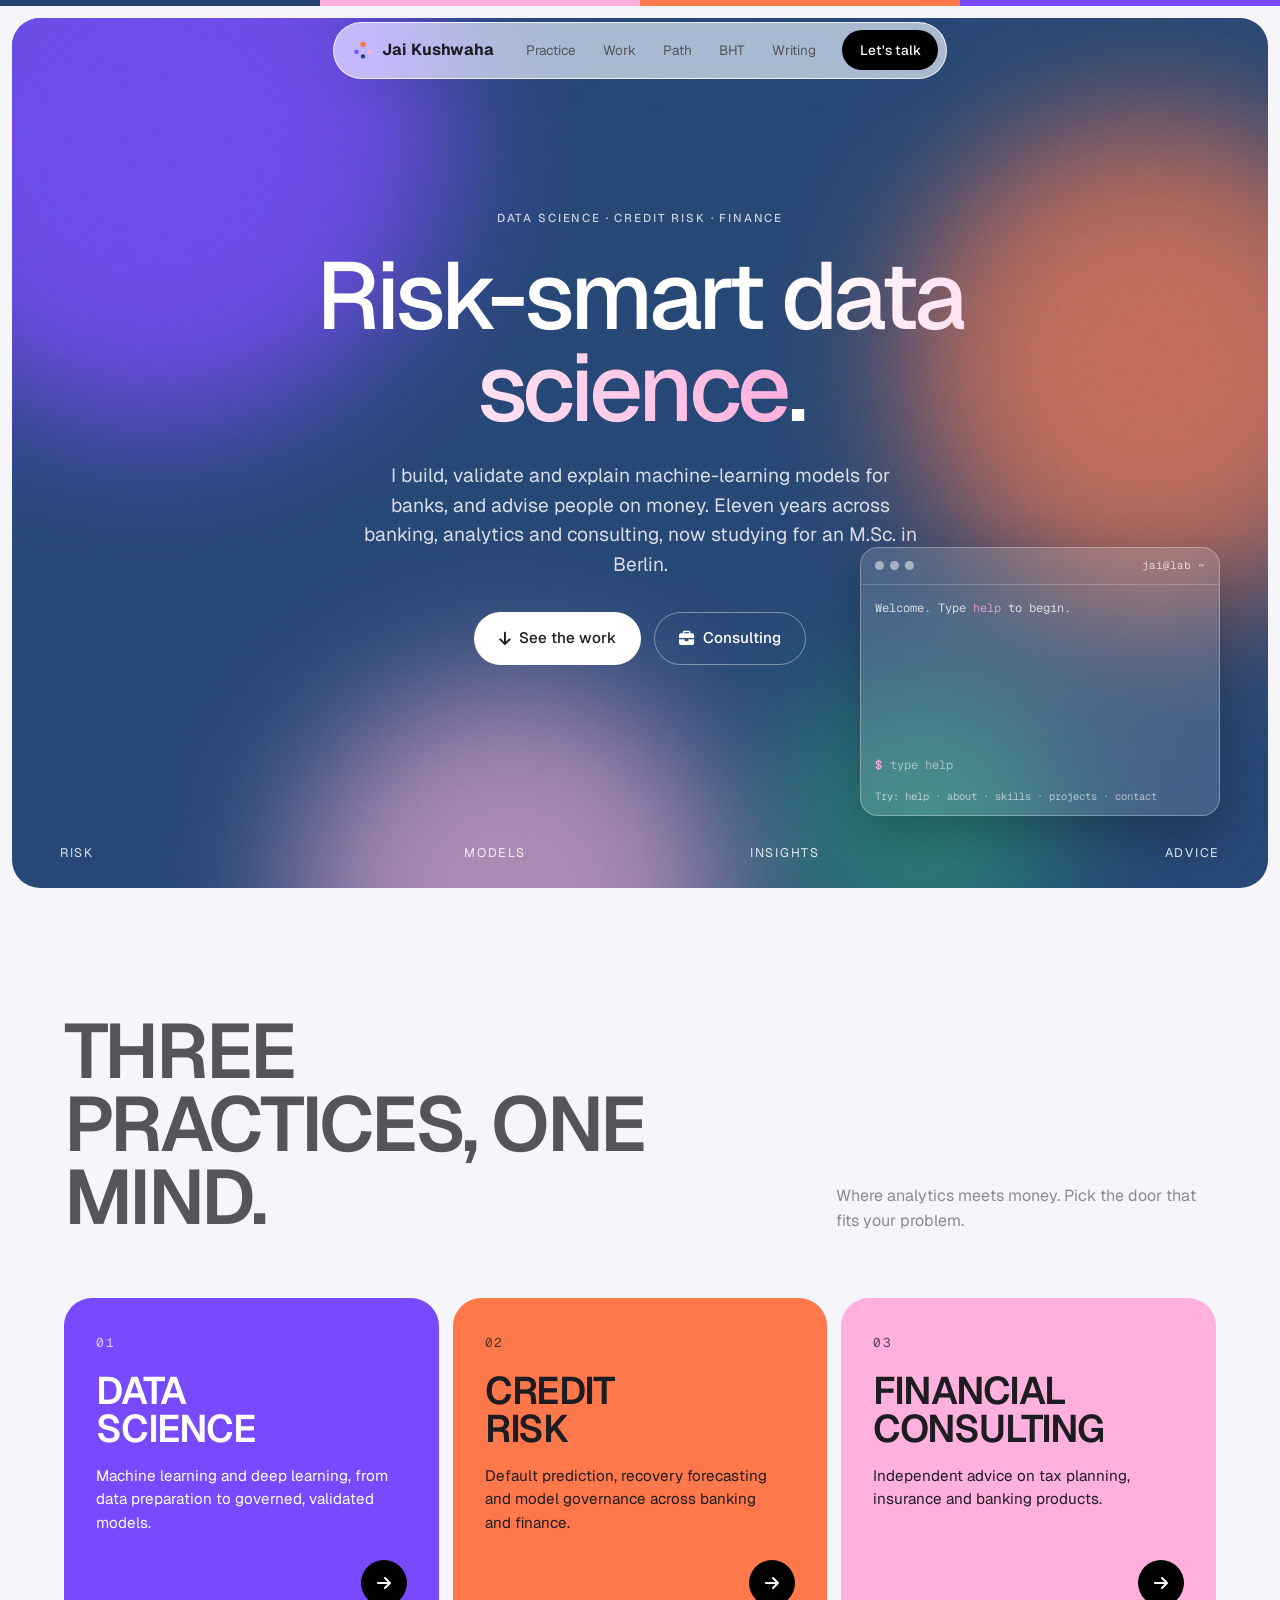
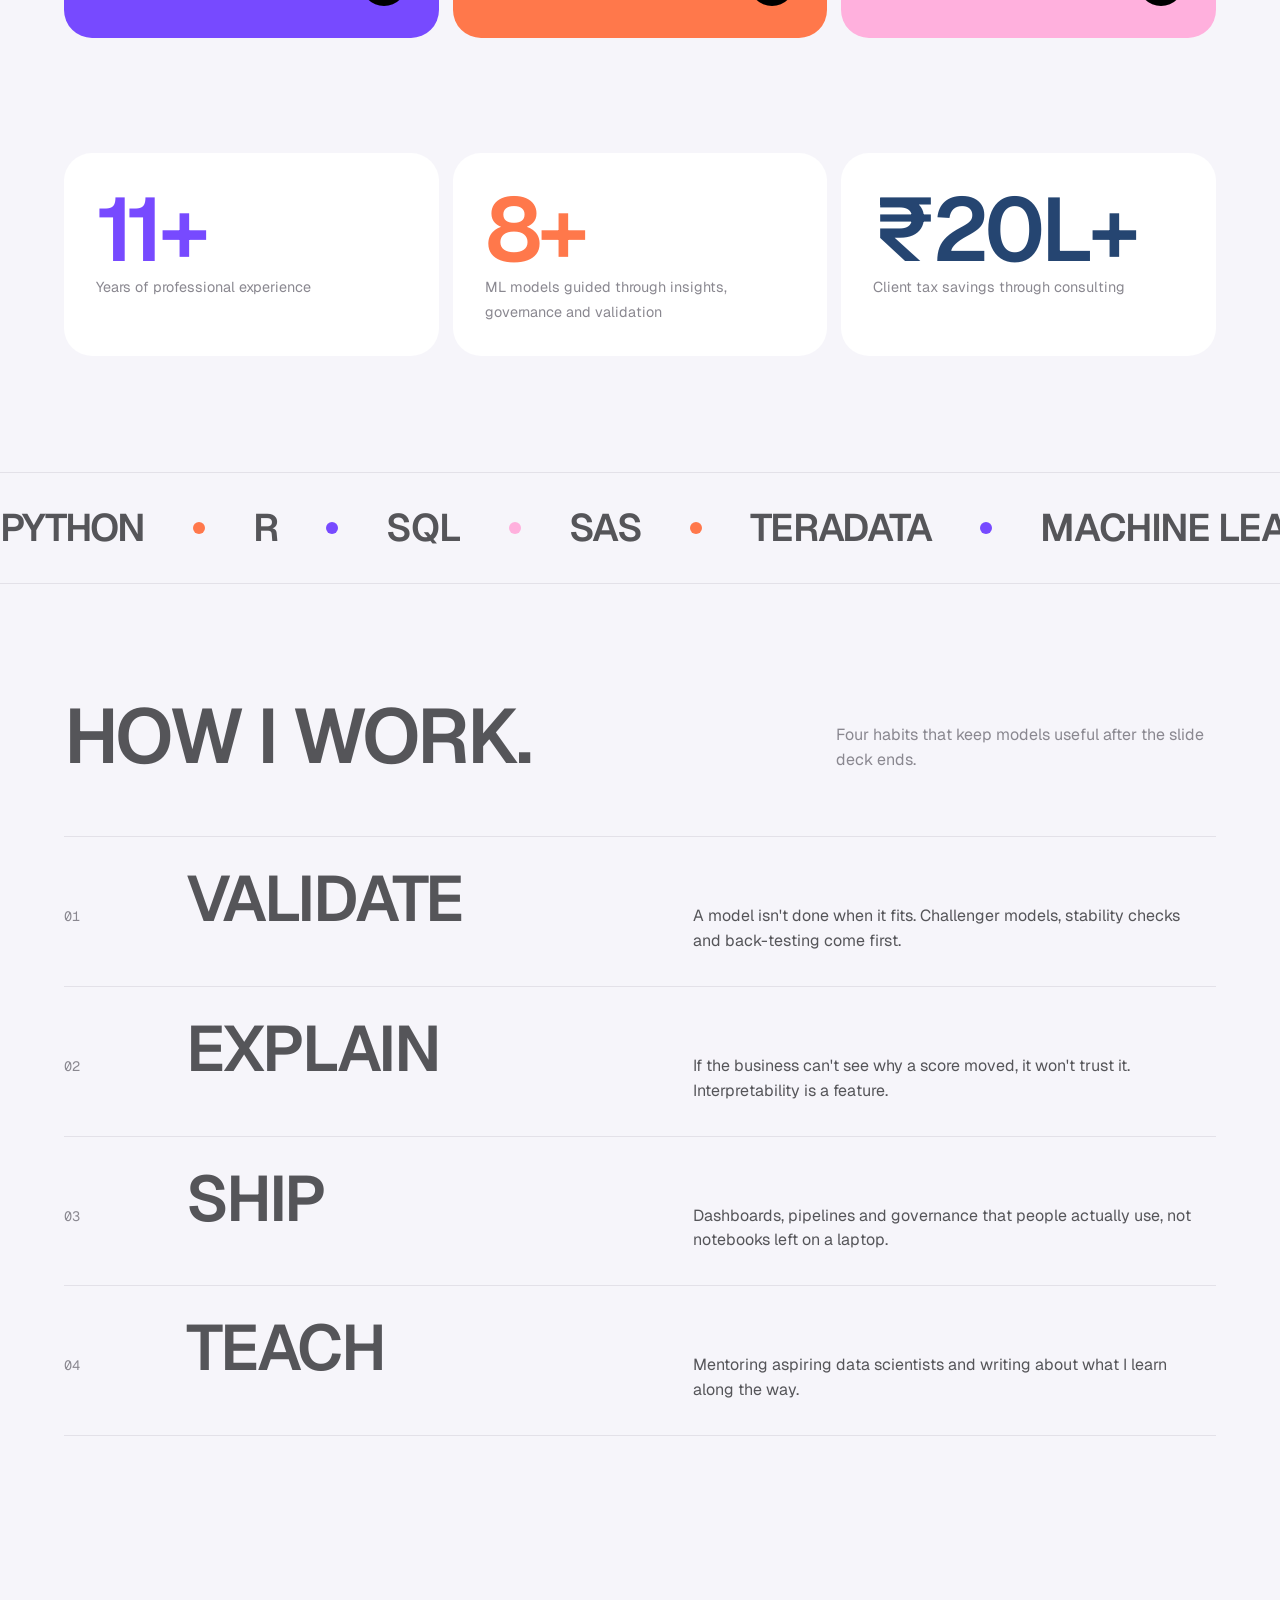
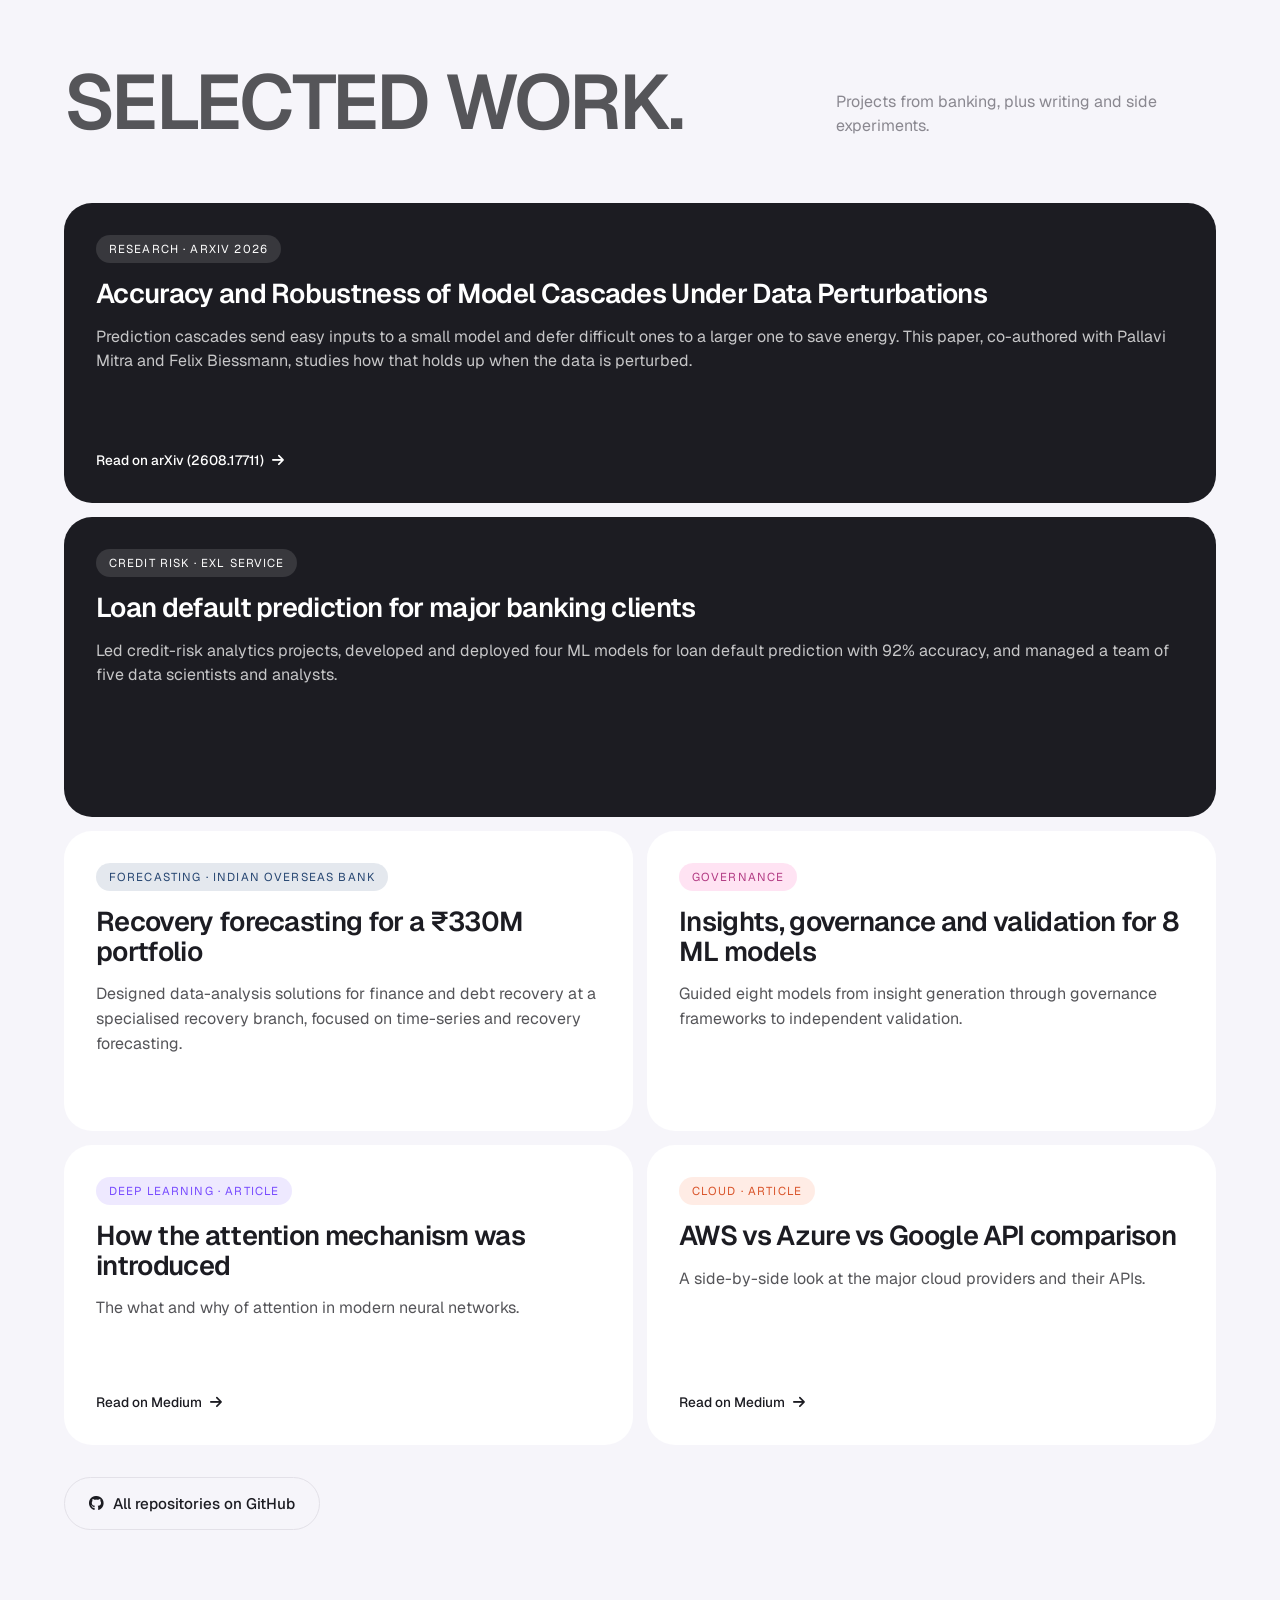
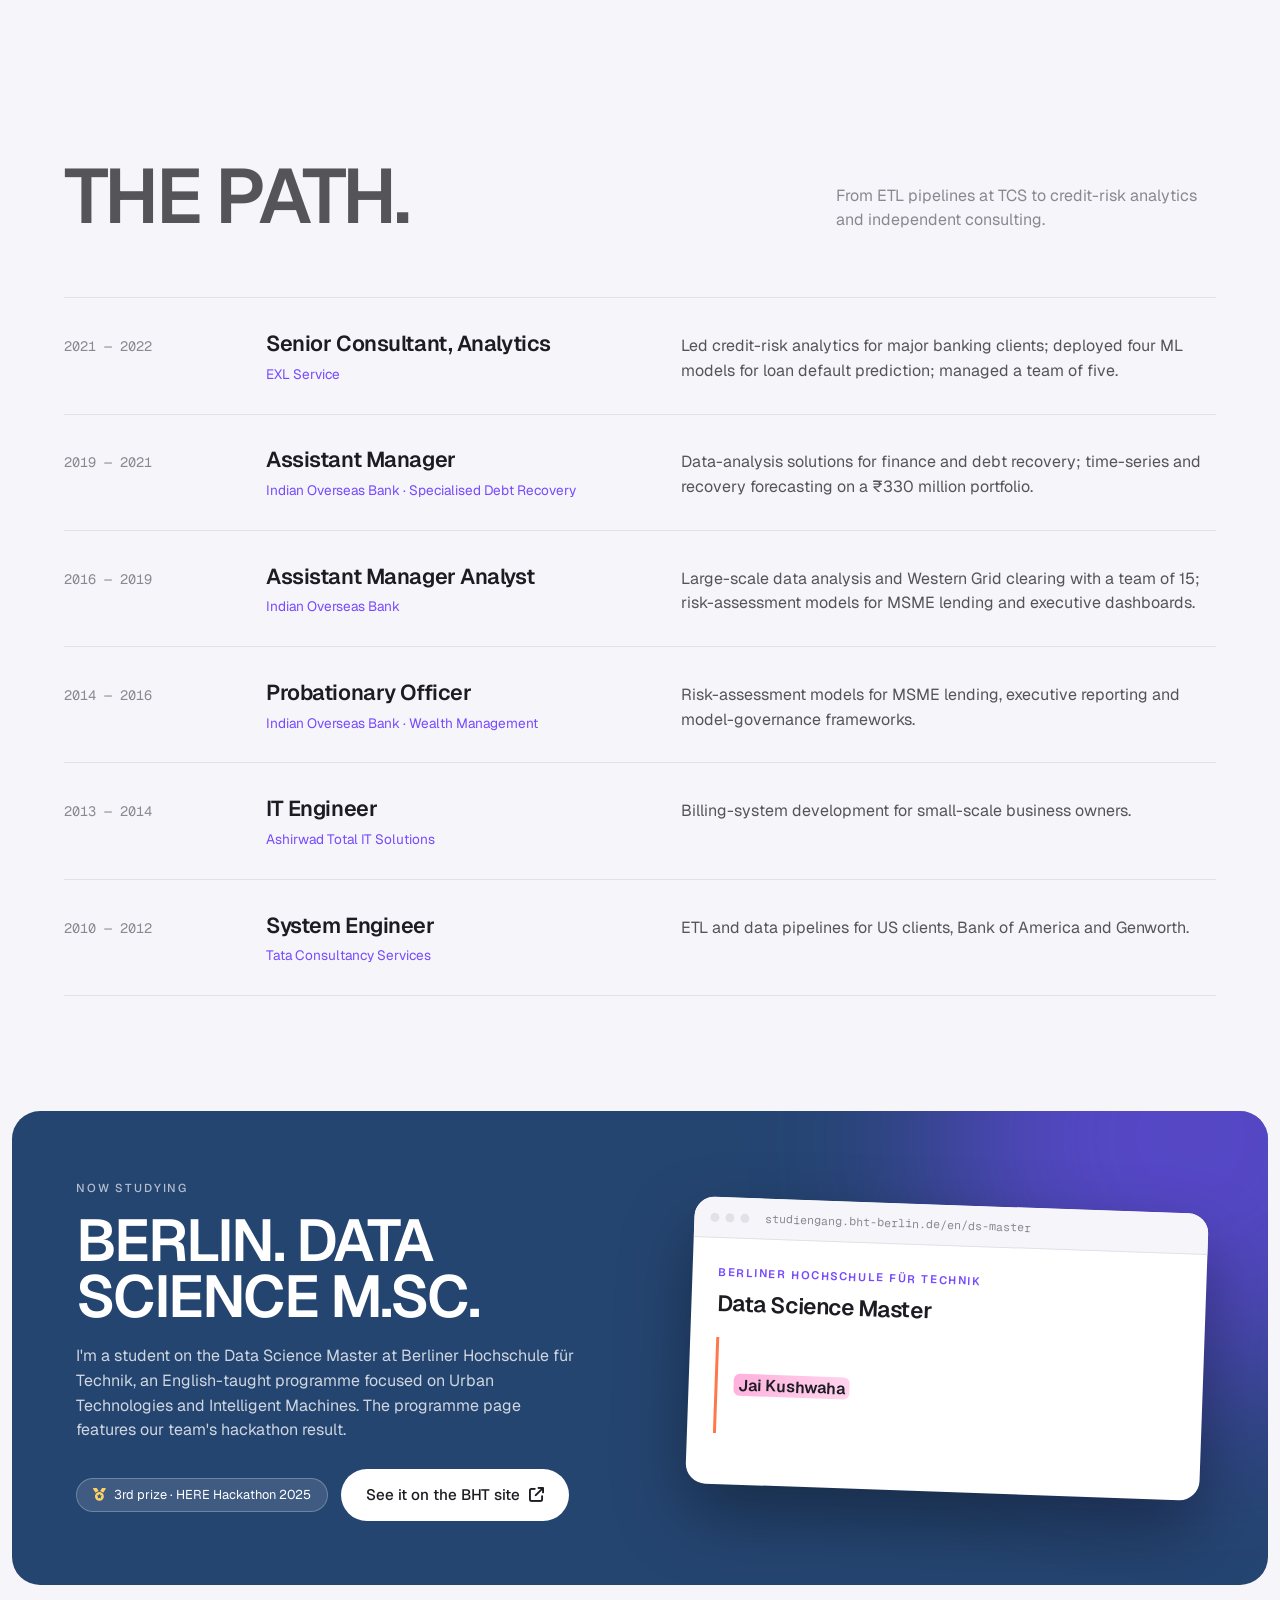
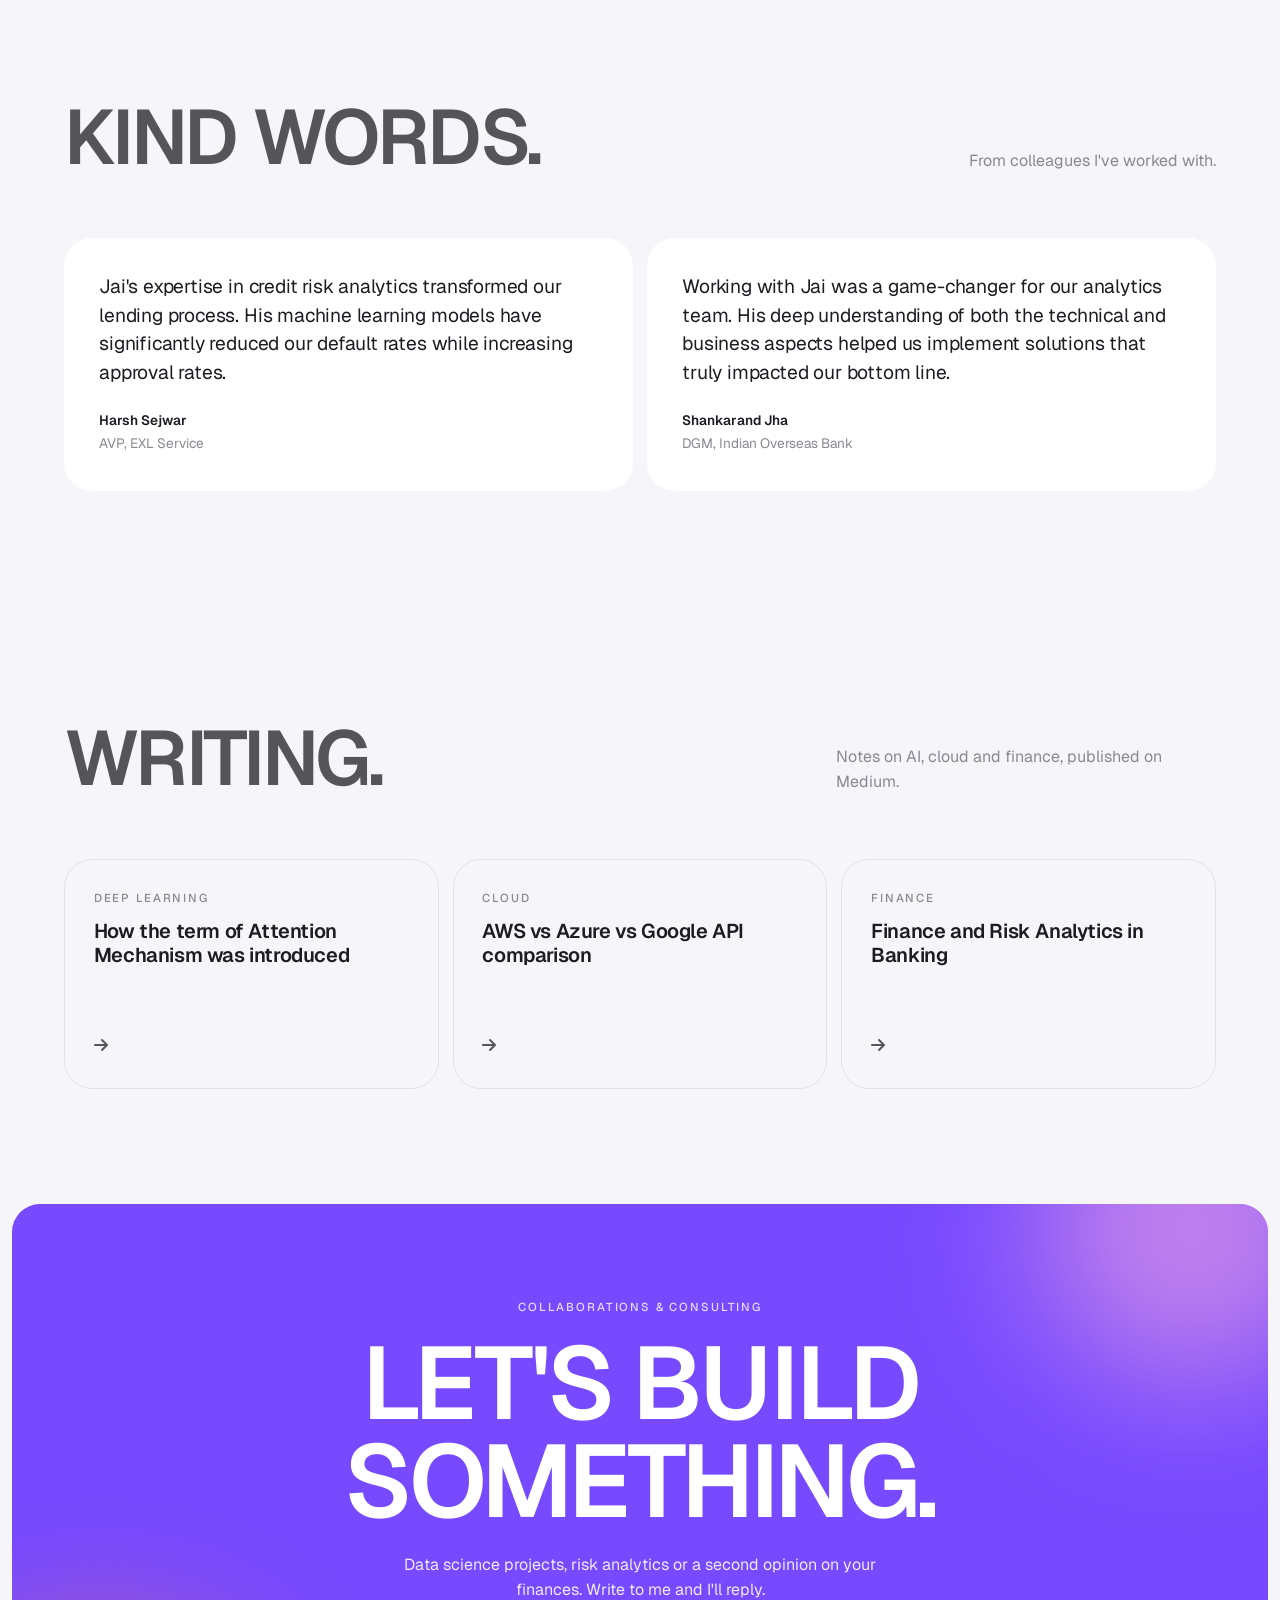
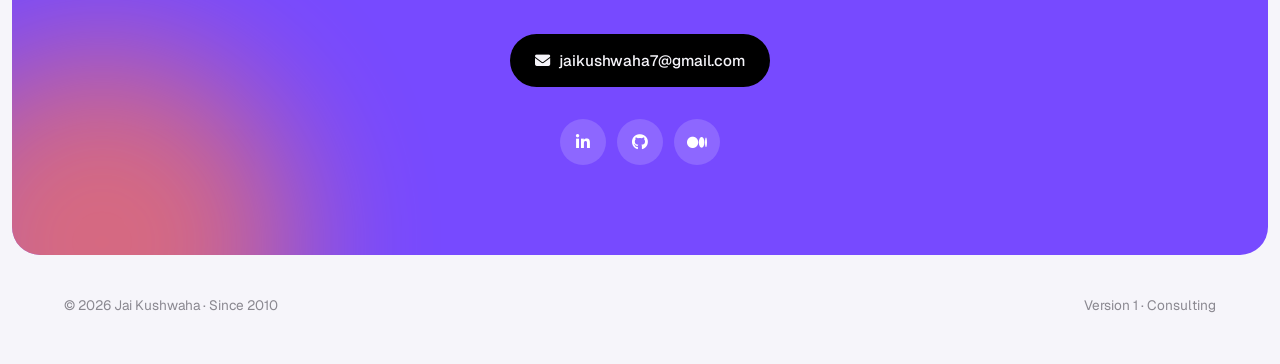
==== commit 5cb08f20: "Add arXiv paper (2608.17711) to both portfolio versions Co-Authored-By: Claude Sonnet 5.5 <noreply@a" ====
--- a/v2/index.html
+++ b/v2/index.html
@@ -345,6 +345,12 @@
     <p>Projects from banking, plus writing and side experiments.</p>
   </div>
   <div class="work">
+    <a class="work-card wide rv" href="https://arxiv.org/abs/2608.17711" target="_blank" rel="noopener">
+      <span class="tag">Research · arXiv 2026</span>
+      <h3>Accuracy and Robustness of Model Cascades Under Data Perturbations</h3>
+      <p>Prediction cascades send easy inputs to a small model and defer difficult ones to a larger one to save energy. This paper, co-authored with Pallavi Mitra and Felix Biessmann, studies how that holds up when the data is perturbed.</p>
+      <span class="more">Read on arXiv (2608.17711) <i class="fas fa-arrow-right"></i></span>
+    </a>
     <div class="work-card wide rv">
       <span class="tag">Credit risk · EXL Service</span>
       <h3>Loan default prediction for major banking clients</h3>
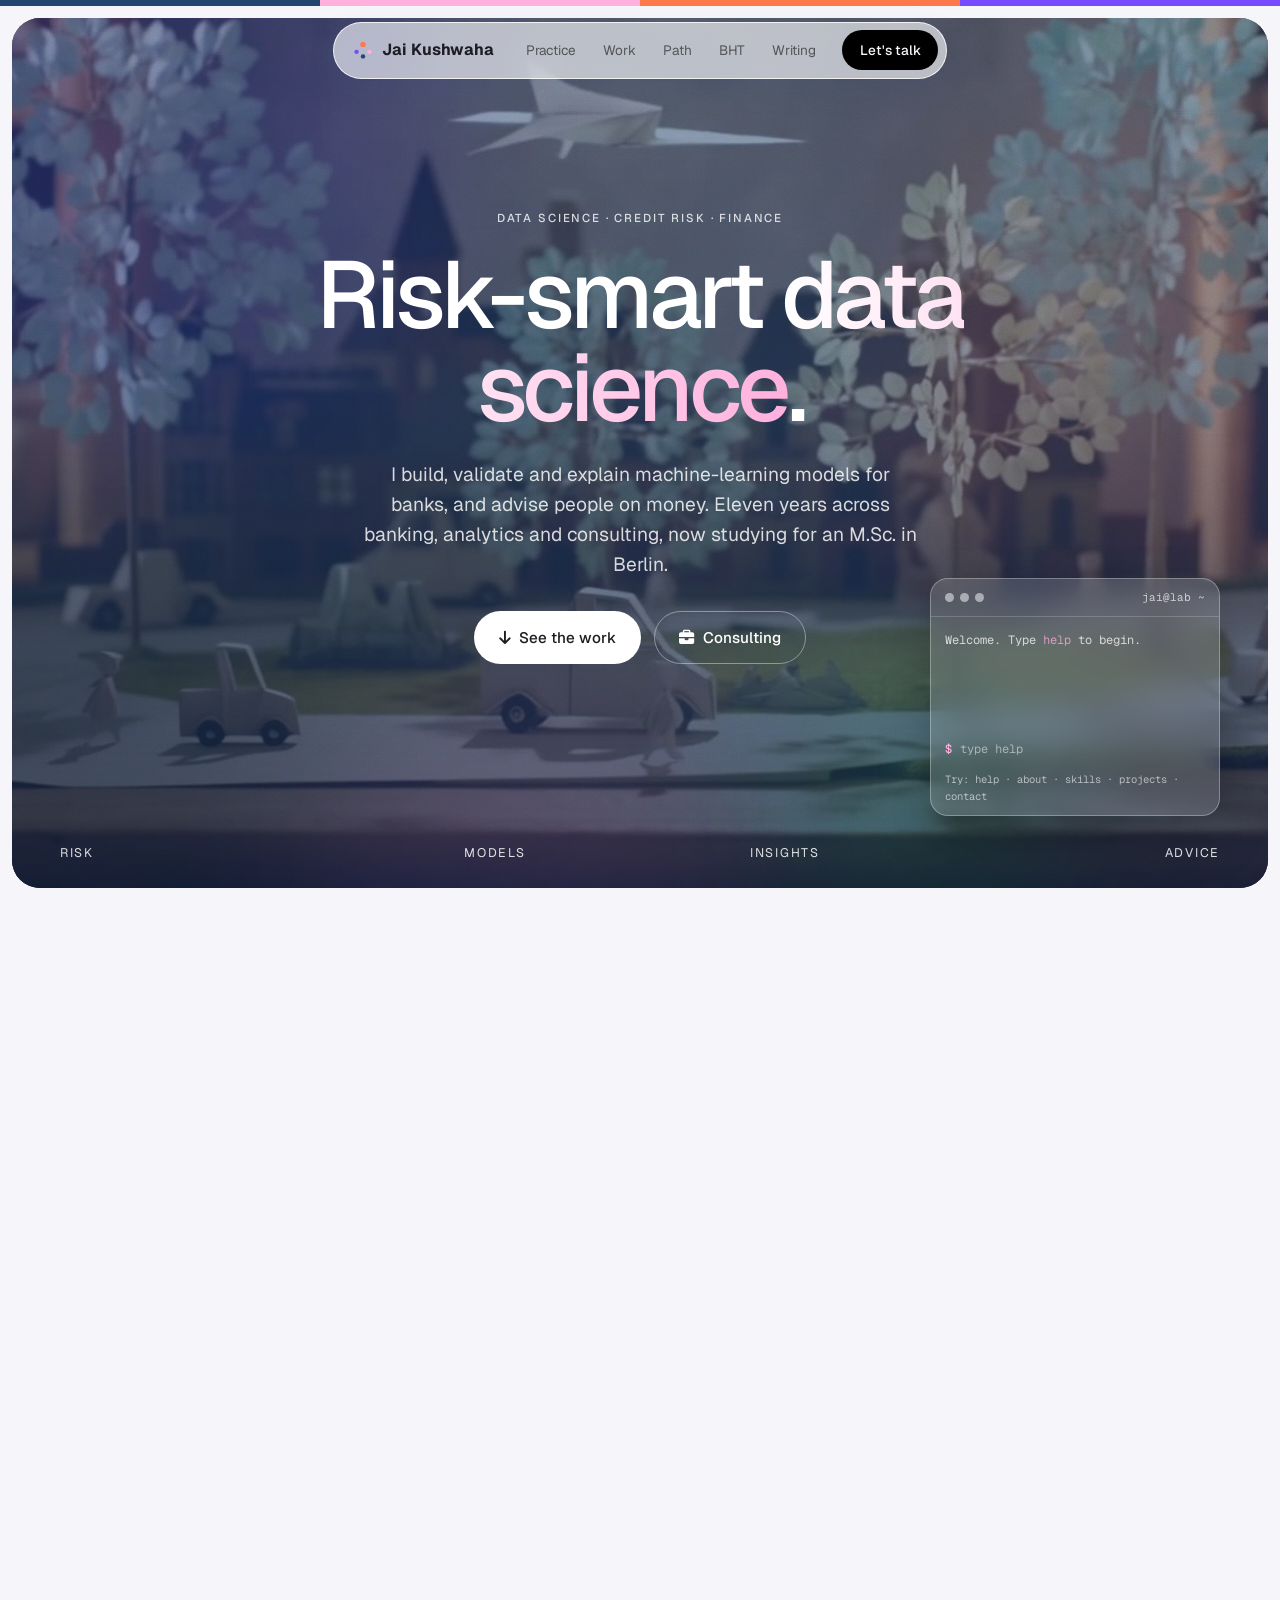
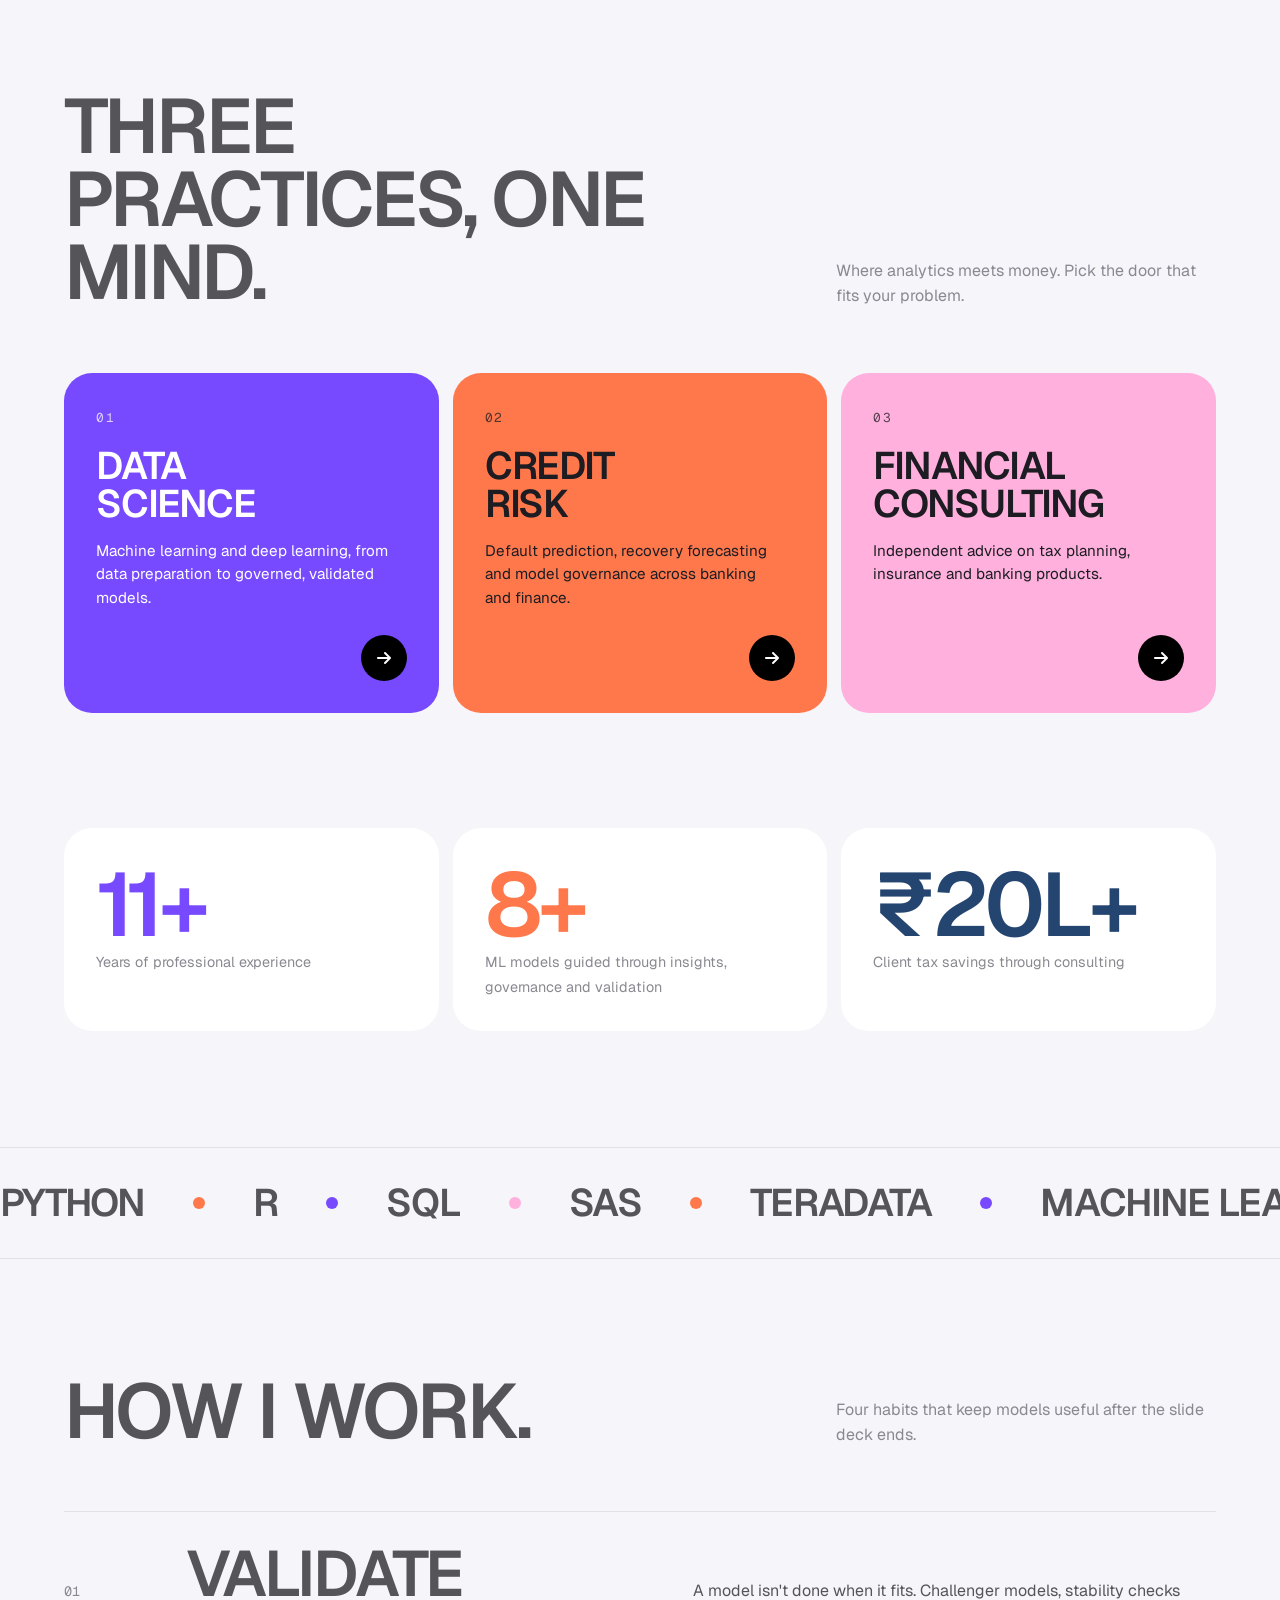
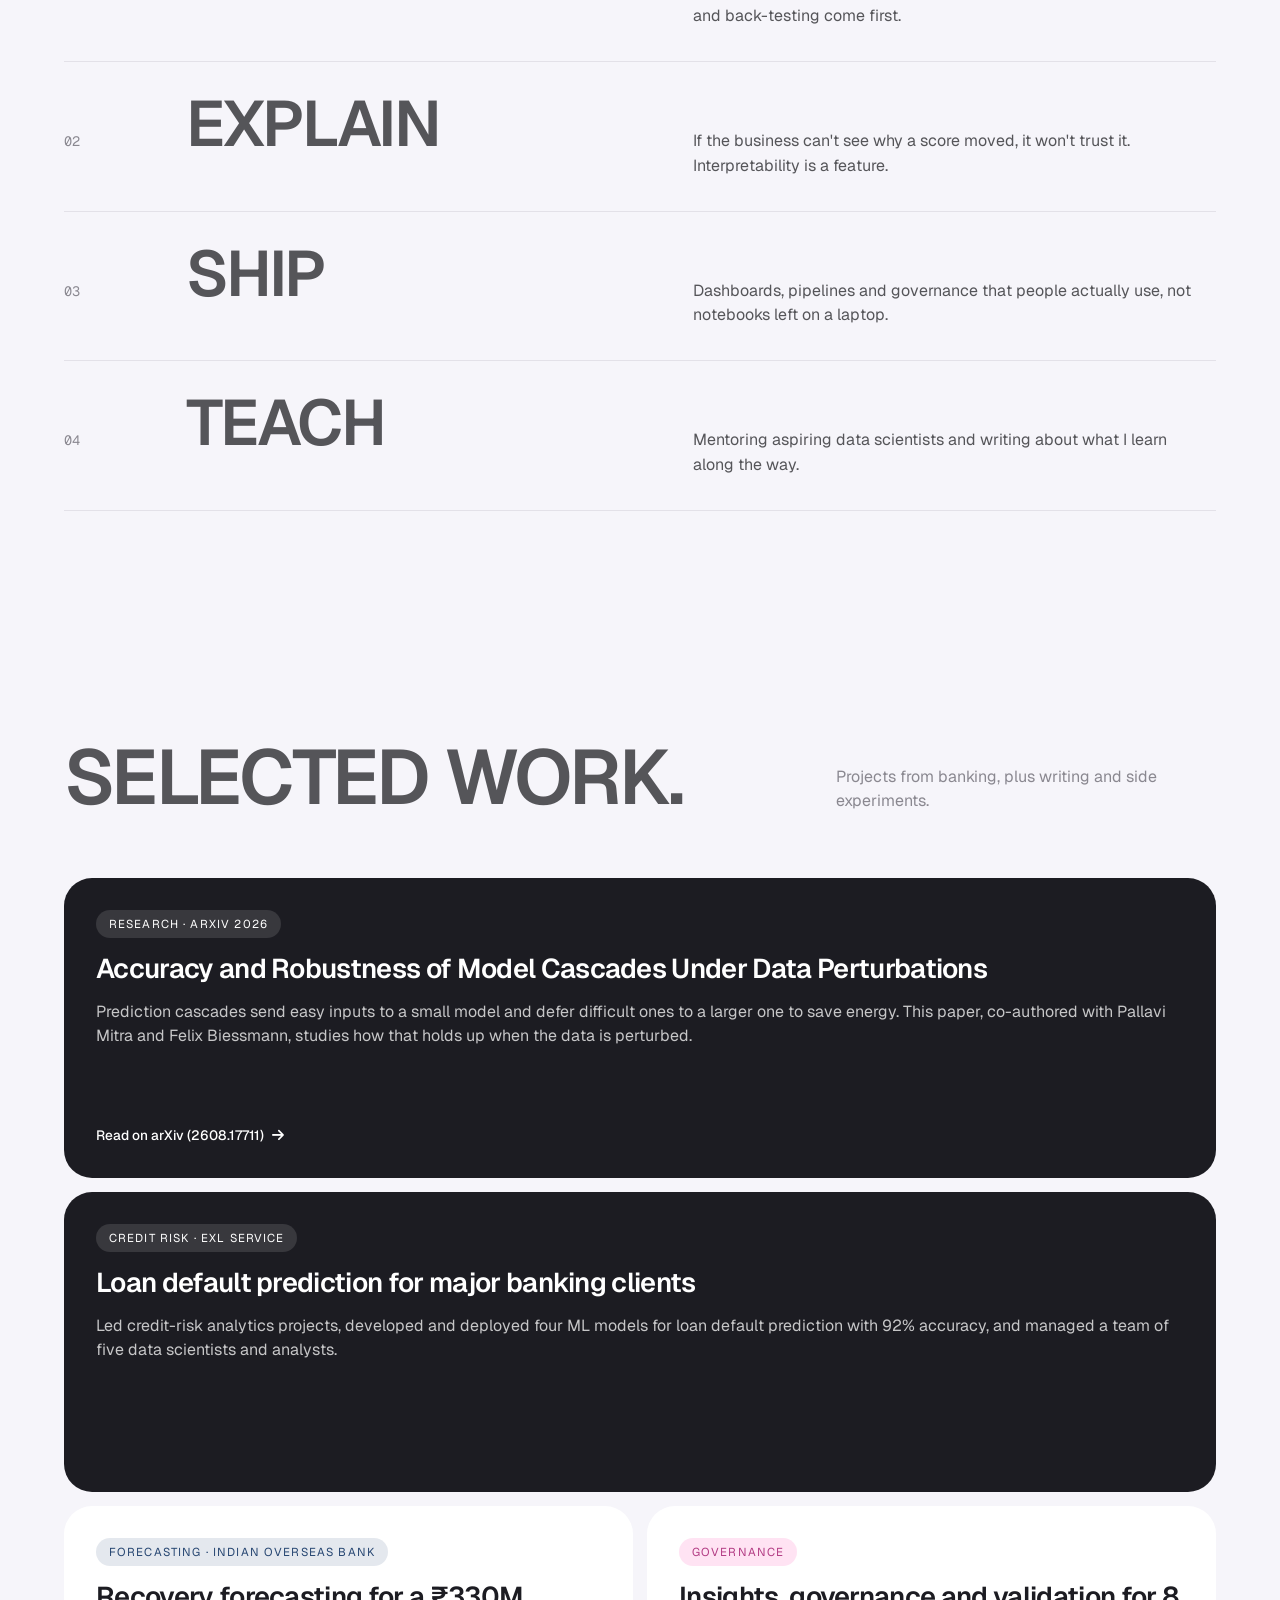
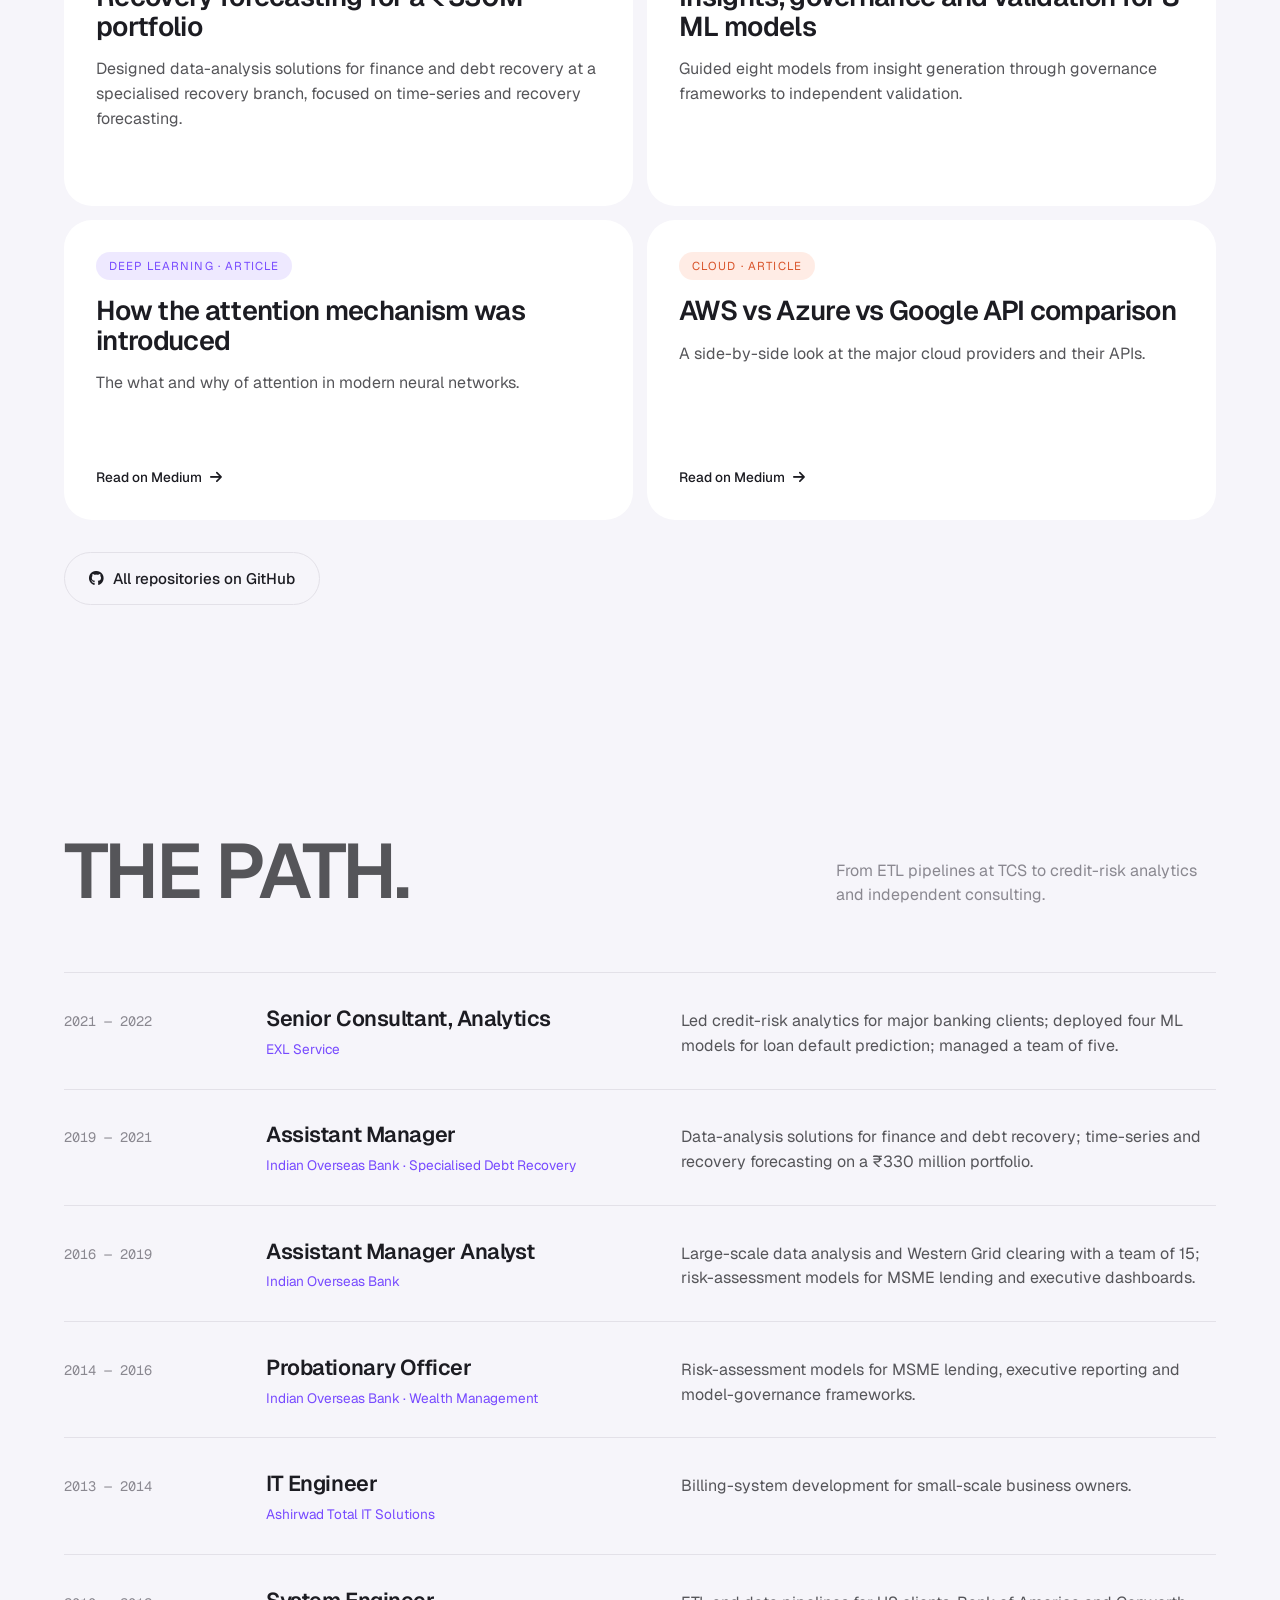
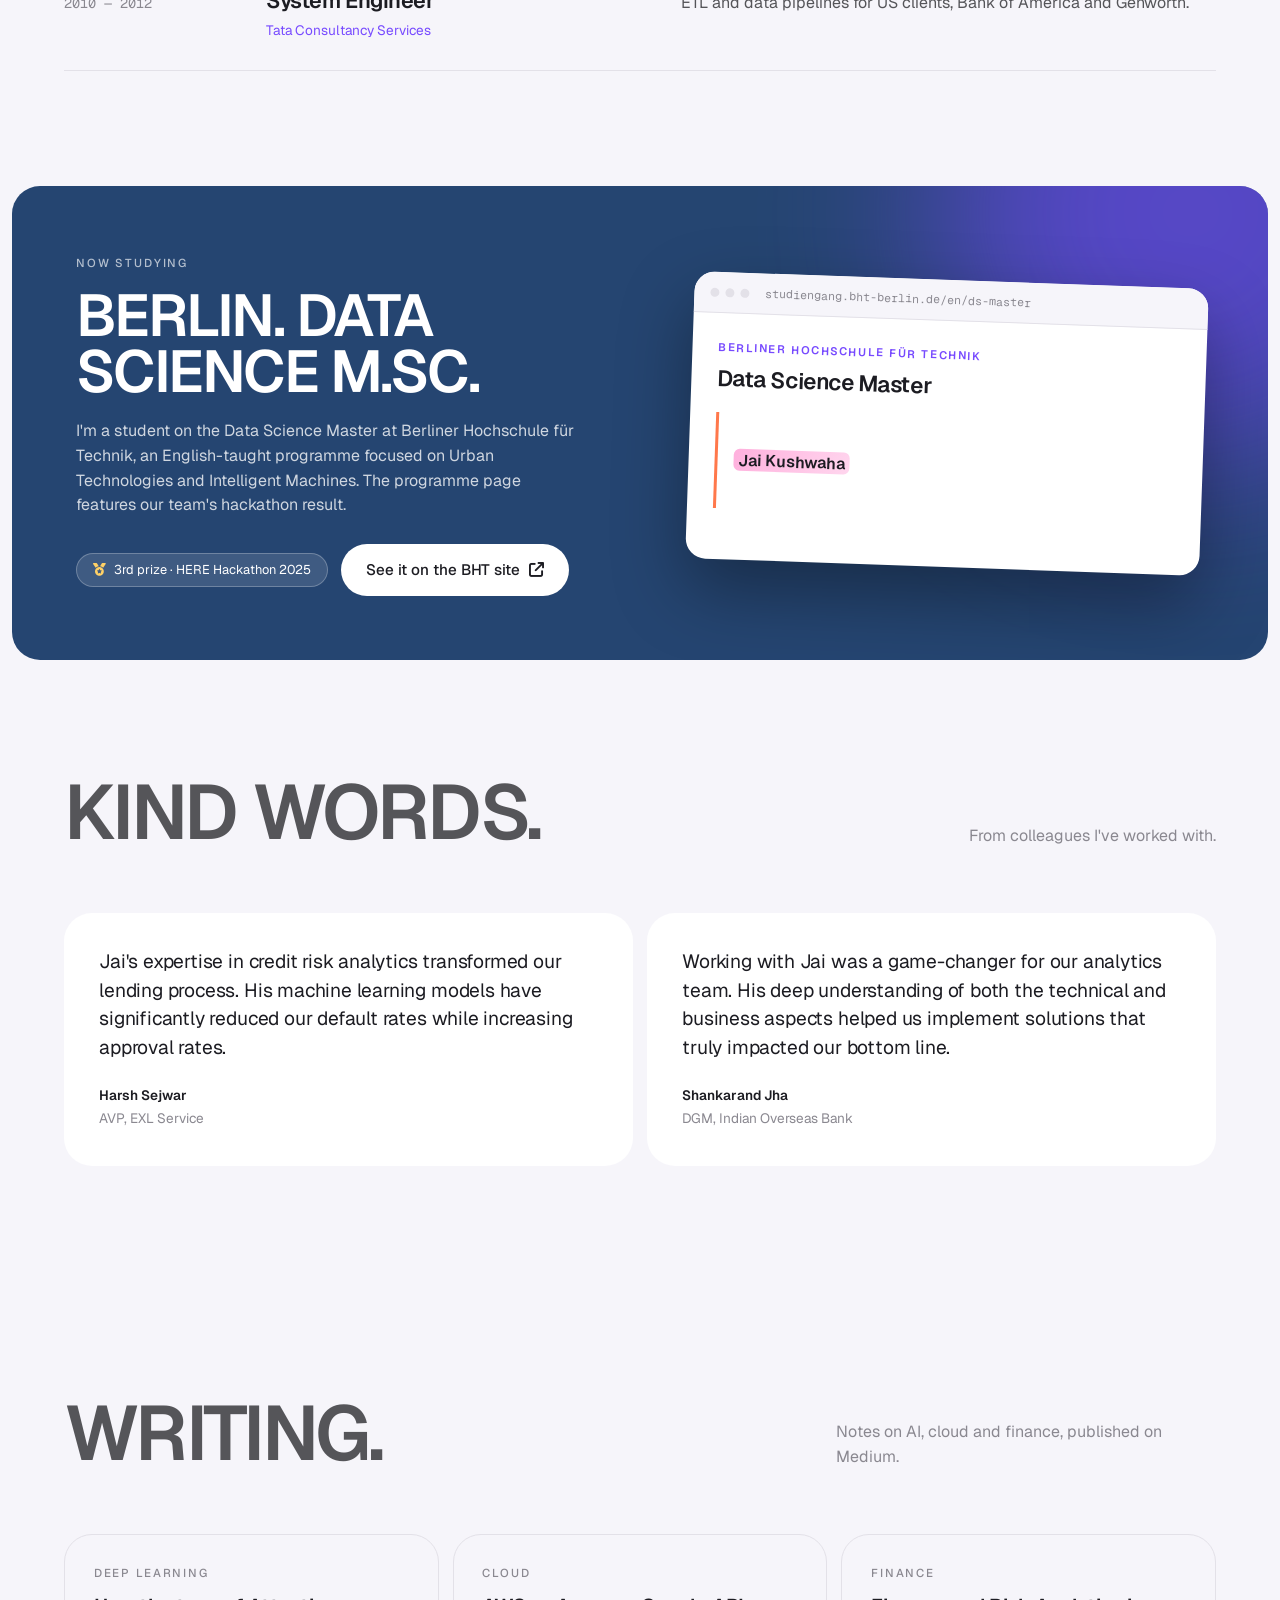
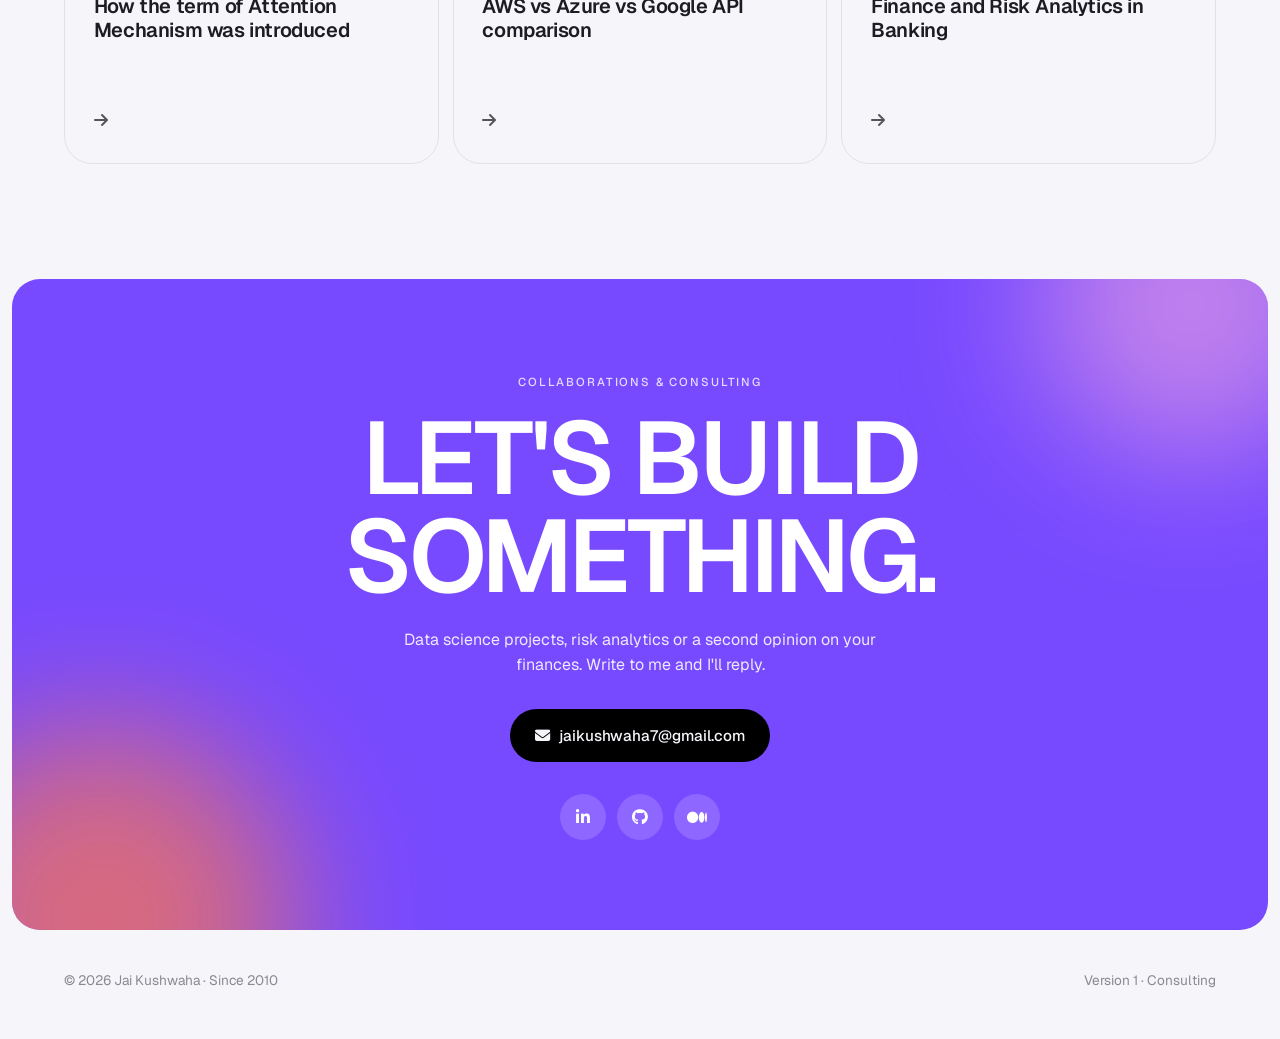
==== commit bd2556cd: "Add hero video with scroll-linked transition to Version 2 Co-Authored-By: Claude Sonnet 5.5 <noreply" ====
--- a/v2/index.html
+++ b/v2/index.html
@@ -70,14 +70,19 @@
 .mark { width: 22px; height: 22px; }
 
 /* hero */
-.hero-wrap { padding: 12px; padding-top: 18px; }
+.hero-wrap { padding: 12px; padding-top: 18px; height: 175vh; position: relative; }
 .hero {
-  position: relative; min-height: calc(100vh - 30px); border-radius: var(--radius); overflow: hidden;
+  position: sticky; top: 12px; height: calc(100vh - 30px); min-height: 560px; border-radius: var(--radius); overflow: hidden;
+  will-change: transform, border-radius;
   background: var(--navy); color: #fff;
   display: flex; flex-direction: column; justify-content: center; align-items: center; text-align: center;
   padding: 7rem 1.5rem 9rem;
   isolation: isolate;
 }
+.hero-video { position: absolute; inset: 0; width: 100%; height: 100%; object-fit: cover; z-index: -3; transform: scale(var(--vs, 1.08)); will-change: transform; }
+.scrim { position: absolute; inset: 0; z-index: -2; background: linear-gradient(180deg, rgba(37,69,113,.55) 0%, rgba(37,69,113,.62) 45%, rgba(20,34,60,.82) 100%); opacity: var(--scrim, 1); }
+.hero.has-video .blob { opacity: .28; mix-blend-mode: soft-light; }
+.hero-copy { display: flex; flex-direction: column; align-items: center; will-change: transform, opacity; }
 .blob { position: absolute; border-radius: 50%; filter: blur(70px); opacity: .85; z-index: -1; animation: drift 16s ease-in-out infinite; }
 .blob.b1 { width: 46vmax; height: 46vmax; background: var(--violet); left: -12vmax; top: -14vmax; }
 .blob.b2 { width: 38vmax; height: 38vmax; background: var(--orange); right: -10vmax; top: 8vmax; animation-delay: -4s; opacity: .7; }
@@ -236,6 +241,10 @@
 .js .rv { opacity: 0; transform: translateY(28px); transition: opacity .8s ease, transform .8s cubic-bezier(.2,.7,.2,1); }
 .js .rv.in, .js.no-io .rv { opacity: 1; transform: none; }
 
+@media (min-width: 1001px) and (max-width: 1280px) {
+  .term { width: 290px; }
+  .term-out { height: 120px; }
+}
 @media (max-width: 1000px) {
   .eco, .stats, .posts { grid-template-columns: 1fr; }
   .work, .voices, .bht { grid-template-columns: 1fr; }
@@ -243,7 +252,8 @@
   .principle { grid-template-columns: 1fr; gap: .6rem; }
   .xp-row { grid-template-columns: 1fr; gap: .4rem; }
   .term { position: relative; right: auto; bottom: auto; margin-top: 2.5rem; width: min(100%, 420px); }
-  .hero { padding-bottom: 7rem; }
+  .hero-wrap { height: auto; }
+  .hero { position: relative; top: auto; height: auto; min-height: calc(100vh - 30px); padding-bottom: 7rem; }
   .nav .links { display: none; }
 }
 @media (prefers-reduced-motion: reduce) { .blob, .track { animation: none; } .js .rv { opacity: 1; transform: none; transition: none; } }
@@ -269,15 +279,21 @@
 </nav>
 
 <div class="hero-wrap" id="top">
-  <header class="hero">
+  <header class="hero has-video" id="hero">
+    <video class="hero-video" id="heroVideo" autoplay muted loop playsinline preload="auto" poster="assets/hero-poster.jpg" aria-hidden="true">
+      <source src="assets/hero.mp4" type="video/mp4">
+    </video>
+    <div class="scrim"></div>
     <div class="blob b1"></div><div class="blob b2"></div><div class="blob b3"></div><div class="blob b4"></div>
     <div class="grain"></div>
-    <span class="eyebrow" style="color:rgba(255,255,255,.75); margin-bottom:1.4rem;">Data science · Credit risk · Finance</span>
-    <h1>Risk-smart <em>data science</em>.</h1>
-    <p class="sub">I build, validate and explain machine-learning models for banks, and advise people on money. Eleven years across banking, analytics and consulting, now studying for an M.Sc. in Berlin.</p>
-    <div class="actions">
-      <a class="btn light" href="#work"><i class="fas fa-arrow-down"></i> See the work</a>
-      <a class="btn ghost" href="../consulting.html"><i class="fas fa-briefcase"></i> Consulting</a>
+    <div class="hero-copy" id="heroCopy">
+      <span class="eyebrow" style="color:rgba(255,255,255,.8); margin-bottom:1.4rem;">Data science · Credit risk · Finance</span>
+      <h1>Risk-smart <em>data science</em>.</h1>
+      <p class="sub">I build, validate and explain machine-learning models for banks, and advise people on money. Eleven years across banking, analytics and consulting, now studying for an M.Sc. in Berlin.</p>
+      <div class="actions">
+        <a class="btn light" href="#work"><i class="fas fa-arrow-down"></i> See the work</a>
+        <a class="btn ghost" href="../consulting.html"><i class="fas fa-briefcase"></i> Consulting</a>
+      </div>
     </div>
 
     <div class="term" id="term">
@@ -473,6 +489,49 @@
     entries.forEach(e => { if (e.isIntersecting) { e.target.classList.add('in'); io.unobserve(e.target); } });
   }, { threshold: 0.12, rootMargin: '0px 0px -40px 0px' });
   els.forEach(el => io.observe(el));
+})();
+
+// hero video: scroll-linked transition + play only while visible
+(function () {
+  const wrap = document.querySelector('.hero-wrap'), hero = document.getElementById('hero');
+  const copy = document.getElementById('heroCopy'), term = document.getElementById('term');
+  const video = document.getElementById('heroVideo');
+  if (!wrap || !hero || !video) return;
+  const reduce = matchMedia('(prefers-reduced-motion: reduce)').matches;
+  const clamp = (v) => Math.min(1, Math.max(0, v));
+  let ticking = false;
+
+  function apply() {
+    ticking = false;
+    if (reduce || innerWidth <= 1000) {
+      hero.style.transform = ''; hero.style.borderRadius = '';
+      hero.style.removeProperty('--vs'); hero.style.removeProperty('--scrim');
+      copy.style.cssText = ''; if (term) term.style.cssText = '';
+      return;
+    }
+    const travel = wrap.offsetHeight - innerHeight;
+    const p = clamp(scrollY / Math.max(travel, 1));
+    const ease = 1 - Math.pow(1 - p, 3);
+    hero.style.transform = 'scale(' + (1 - 0.09 * ease) + ')';
+    hero.style.borderRadius = (28 + 44 * ease) + 'px';
+    hero.style.setProperty('--vs', (1.08 - 0.08 * ease).toFixed(3));
+    hero.style.setProperty('--scrim', (1 - 0.35 * ease).toFixed(3));
+    const fade = clamp(1 - p * 1.35);
+    copy.style.opacity = fade;
+    copy.style.transform = 'translateY(' + (-70 * ease) + 'px) scale(' + (1 - 0.06 * ease) + ')';
+    if (term) { term.style.opacity = fade; term.style.transform = 'translateY(' + (50 * ease) + 'px)'; term.style.pointerEvents = fade < 0.3 ? 'none' : ''; }
+  }
+  function onScroll() { if (!ticking) { ticking = true; requestAnimationFrame(apply); } }
+  addEventListener('scroll', onScroll, { passive: true });
+  addEventListener('resize', onScroll);
+  apply();
+
+  if (reduce) { video.removeAttribute('autoplay'); video.pause(); return; }
+  if ('IntersectionObserver' in window) {
+    new IntersectionObserver((es) => es.forEach(e => {
+      if (e.isIntersecting) { const pr = video.play(); if (pr && pr.catch) pr.catch(() => {}); } else video.pause();
+    }), { threshold: 0.05 }).observe(hero);
+  }
 })();
 
 // count-up
